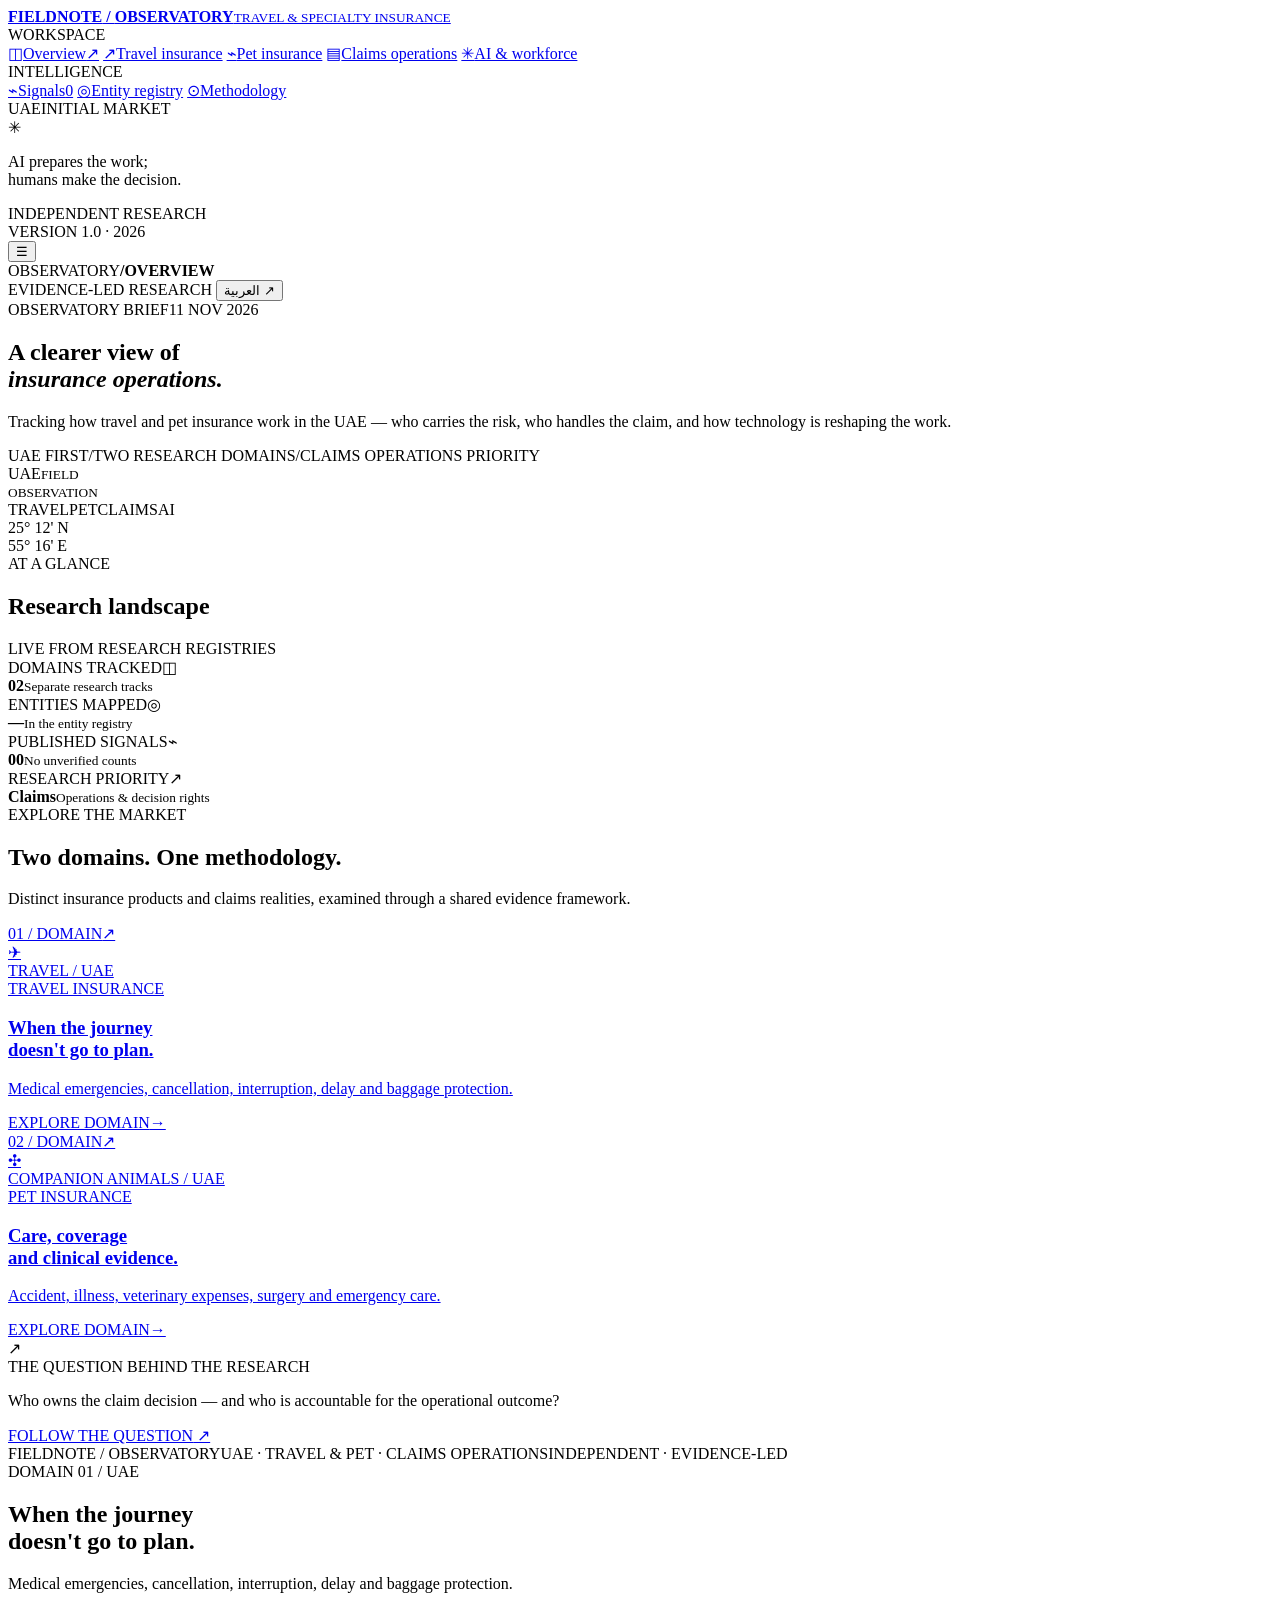
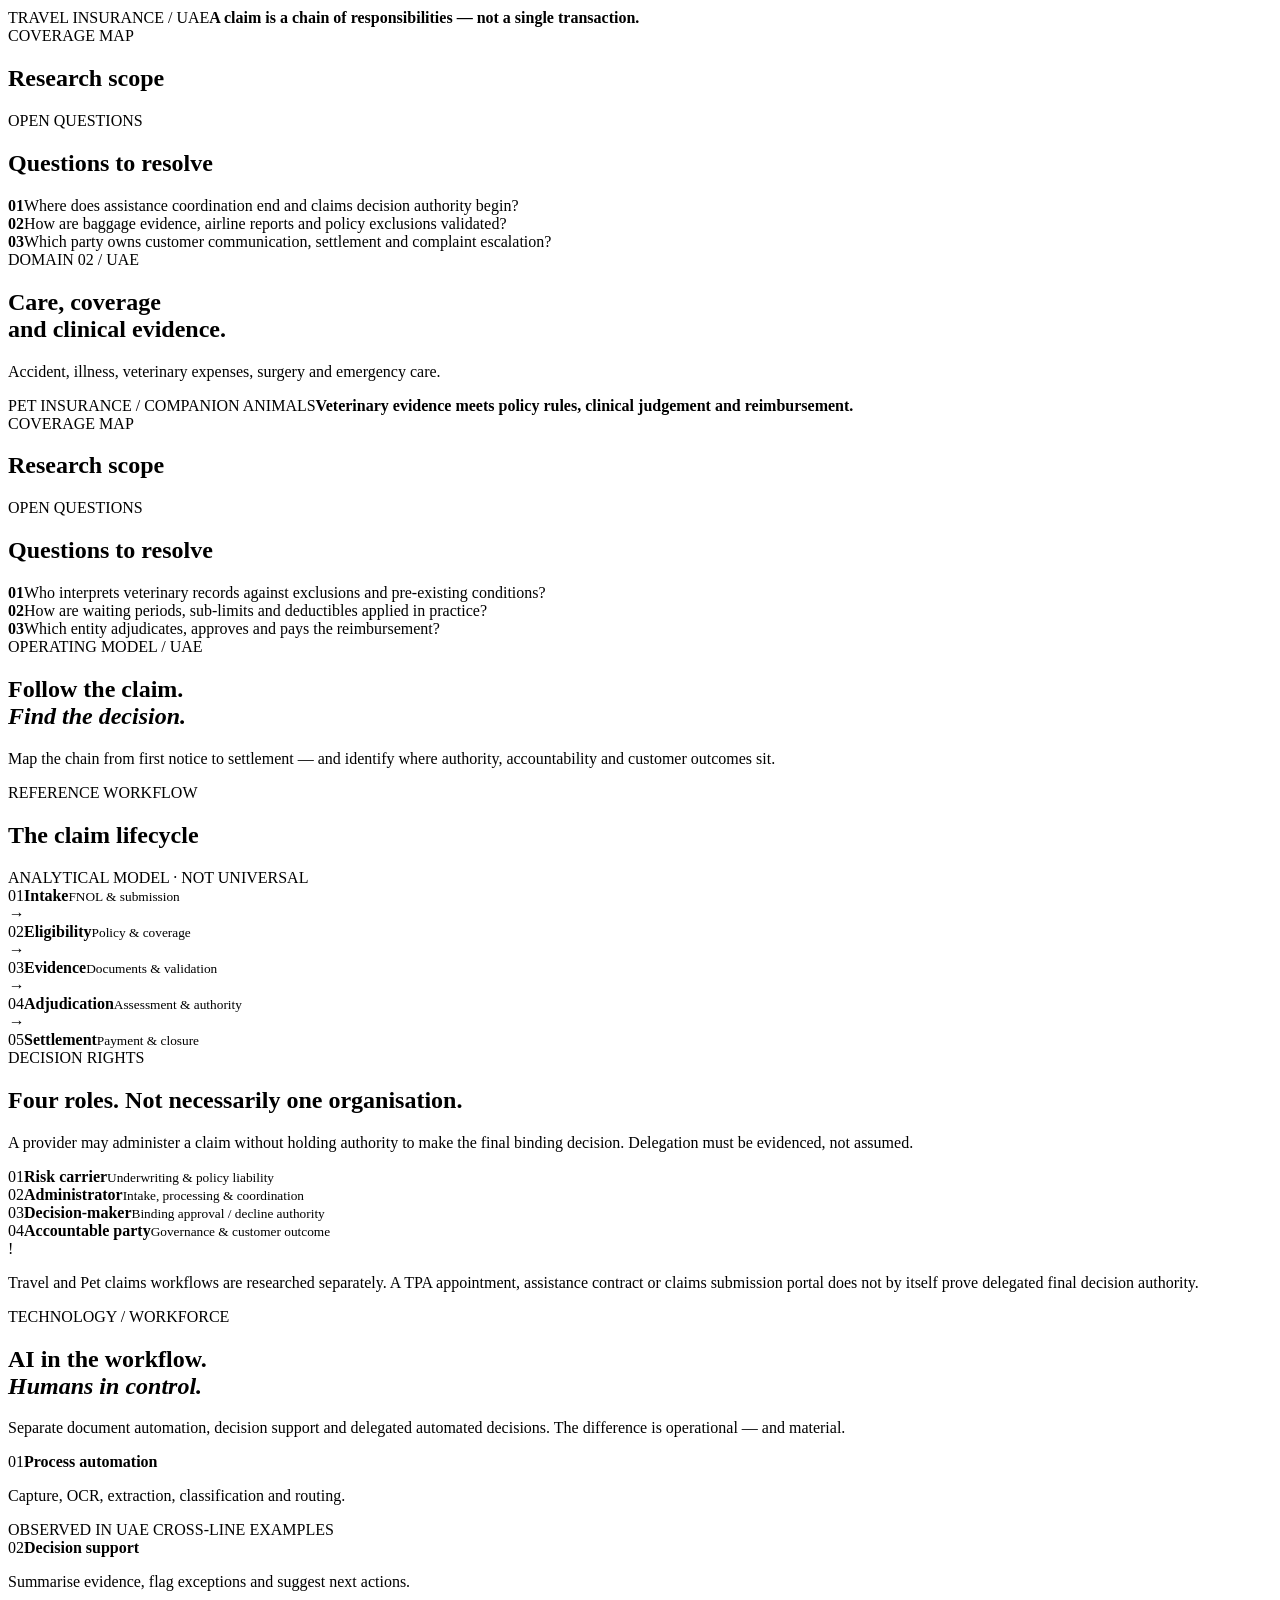
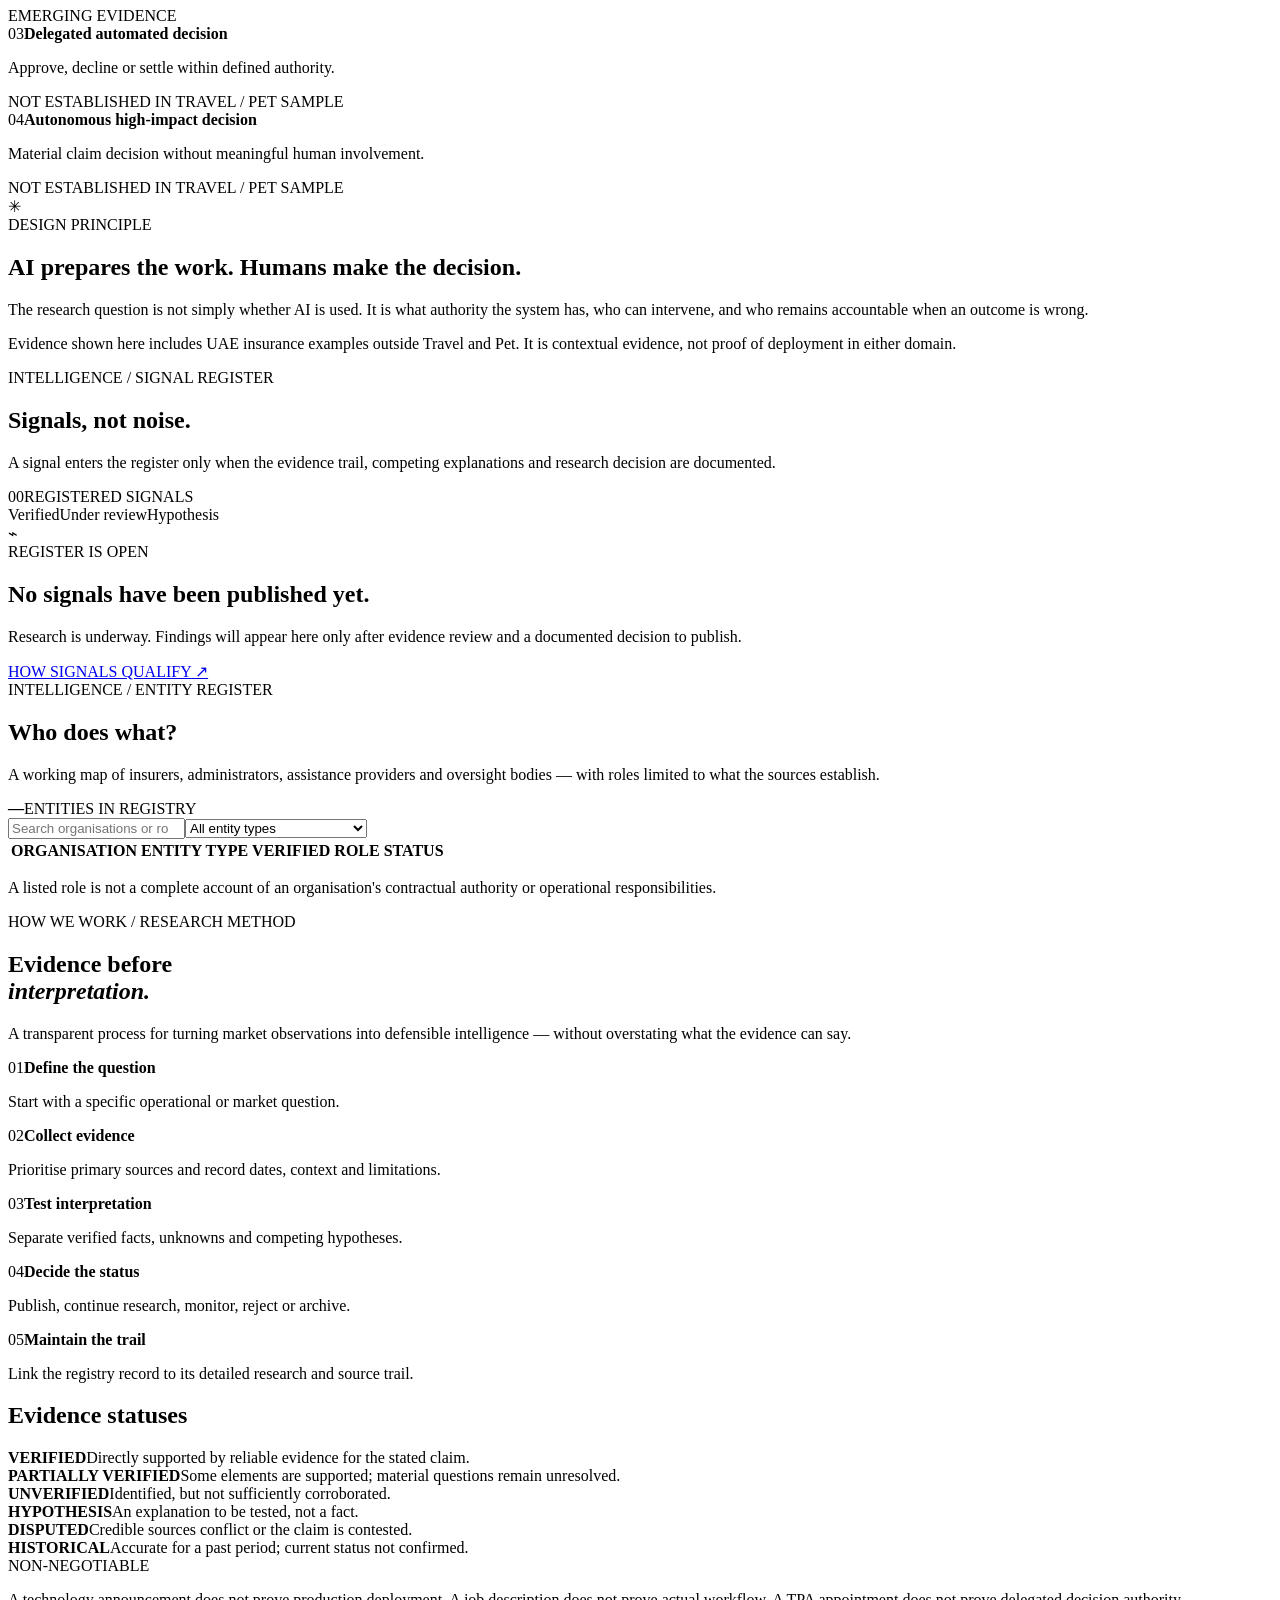
==== index.html @ 9fbdfdf7 "Build Observatory interface shell" ====
<!doctype html>
<html lang="en" dir="ltr">
<head>
  <meta charset="utf-8">
  <meta name="viewport" content="width=device-width, initial-scale=1">
  <meta name="theme-color" content="#09111f">
  <meta name="description" content="An evidence-led observatory of UAE travel and pet insurance markets, claims operations and emerging technology.">
  <title>Travel & Specialty Insurance Observatory</title>
  <link rel="preconnect" href="https://fonts.googleapis.com">
  <link rel="preconnect" href="https://fonts.gstatic.com" crossorigin>
  <link href="https://fonts.googleapis.com/css2?family=DM+Mono:wght@400;500&family=Manrope:wght@400;500;600;700;800&family=Noto+Sans+Arabic:wght@400;500;600;700;800&display=swap" rel="stylesheet">
  <link rel="stylesheet" href="/assets/css/observatory.css">
  <script defer src="/assets/js/observatory.js"></script>
</head>
<body>
  <div class="app-shell">
    <aside class="sidebar" id="sidebar">
      <a class="brand" href="#overview" aria-label="Observatory home">
        <span class="brand-mark"><span></span><span></span><span></span></span>
        <span class="brand-copy"><strong>FIELDNOTE<span> / </span>OBSERVATORY</strong><small>TRAVEL & SPECIALTY INSURANCE</small></span>
      </a>
      <div class="side-label" data-i18n="workspace">WORKSPACE</div>
      <nav class="main-nav" aria-label="Main navigation">
        <a class="nav-link active" href="#overview" data-section="overview"><span class="nav-icon">◫</span><span data-i18n="overview">Overview</span><span class="nav-arrow">↗</span></a>
        <a class="nav-link" href="#travel" data-section="travel"><span class="nav-icon">↗</span><span data-i18n="travel">Travel insurance</span></a>
        <a class="nav-link" href="#pet" data-section="pet"><span class="nav-icon">⌁</span><span data-i18n="pet">Pet insurance</span></a>
        <a class="nav-link" href="#claims" data-section="claims"><span class="nav-icon">▤</span><span data-i18n="claims">Claims operations</span></a>
        <a class="nav-link" href="#ai" data-section="ai"><span class="nav-icon">✳</span><span data-i18n="ai">AI & workforce</span></a>
        <div class="side-divider"></div>
        <div class="side-label" data-i18n="intelligence">INTELLIGENCE</div>
        <a class="nav-link" href="#signals" data-section="signals"><span class="nav-icon">⌁</span><span data-i18n="signals">Signals</span><span class="nav-count" id="signal-count">0</span></a>
        <a class="nav-link" href="#entities" data-section="entities"><span class="nav-icon">◎</span><span data-i18n="entities">Entity registry</span></a>
        <a class="nav-link" href="#methodology" data-section="methodology"><span class="nav-icon">⊙</span><span data-i18n="methodology">Methodology</span></a>
      </nav>
      <div class="sidebar-bottom">
        <div class="market-chip"><span class="pulse-dot"></span><span>UAE</span><span class="market-caption" data-i18n="initialMarket">INITIAL MARKET</span></div>
        <div class="sidebar-note"><span class="note-mark">✳</span><p data-i18n="principle">AI prepares the work;<br>humans make the decision.</p></div>
        <div class="sidebar-foot">INDEPENDENT RESEARCH<br><span>VERSION 1.0 · 2026</span></div>
      </div>
    </aside>

    <main class="main-content">
      <header class="topbar">
        <button class="mobile-menu" id="mobile-menu" aria-label="Open menu">☰</button>
        <div class="breadcrumb"><span>OBSERVATORY</span><b>/</b><strong id="breadcrumb-current">OVERVIEW</strong></div>
        <div class="top-actions">
          <span class="live-label"><i></i><span data-i18n="evidenceLed">EVIDENCE-LED RESEARCH</span></span>
          <button class="lang-toggle" id="lang-toggle" type="button">العربية <span>↗</span></button>
        </div>
      </header>

      <section class="view active" id="view-overview">
        <div class="page-intro">
          <div class="eyebrow"><span class="eyebrow-line"></span><span data-i18n="observatoryBrief">OBSERVATORY BRIEF</span><span class="eyebrow-date">11 NOV 2026</span></div>
          <div class="hero-grid">
            <div>
              <h1 data-i18n="heroTitle">A clearer view of<br><em>insurance operations.</em></h1>
              <p class="hero-lede" data-i18n="heroLead">Tracking how travel and pet insurance work in the UAE — who carries the risk, who handles the claim, and how technology is reshaping the work.</p>
              <div class="hero-meta"><span class="meta-dot"></span><span data-i18n="uaeFirst">UAE FIRST</span><span class="meta-sep">/</span><span data-i18n="twoDomains">TWO RESEARCH DOMAINS</span><span class="meta-sep">/</span><span data-i18n="claimsPriority">CLAIMS OPERATIONS PRIORITY</span></div>
            </div>
            <div class="hero-visual" aria-hidden="true">
              <div class="orbit orbit-one"></div><div class="orbit orbit-two"></div><div class="orbit orbit-three"></div>
              <div class="orbit-core"><span>UAE</span><small>FIELD<br>OBSERVATION</small></div>
              <span class="orbit-node node-a">TRAVEL</span><span class="orbit-node node-b">PET</span><span class="orbit-node node-c">CLAIMS</span><span class="orbit-node node-d">AI</span>
              <div class="visual-coord">25° 12' N<br>55° 16' E</div>
            </div>
          </div>
        </div>

        <div class="section-heading">
          <div><span class="section-kicker" data-i18n="atAGlance">AT A GLANCE</span><h2 data-i18n="researchLandscape">Research landscape</h2></div>
          <span class="updated-stamp"><span class="pulse-dot"></span><span data-i18n="registryDriven">LIVE FROM RESEARCH REGISTRIES</span></span>
        </div>
        <div class="metrics-grid">
          <article class="metric-card"><div class="metric-top"><span data-i18n="domainsTracked">DOMAINS TRACKED</span><span class="metric-symbol">◫</span></div><strong id="metric-domains">02</strong><small data-i18n="separateResearchTracks">Separate research tracks</small></article>
          <article class="metric-card"><div class="metric-top"><span data-i18n="entitiesMapped">ENTITIES MAPPED</span><span class="metric-symbol">◎</span></div><strong id="metric-entities">—</strong><small data-i18n="verifiedRegistry">In the entity registry</small></article>
          <article class="metric-card"><div class="metric-top"><span data-i18n="publishedSignals">PUBLISHED SIGNALS</span><span class="metric-symbol">⌁</span></div><strong id="metric-signals">00</strong><small data-i18n="noInflatedCounts">No unverified counts</small></article>
          <article class="metric-card metric-priority"><div class="metric-top"><span data-i18n="researchPriority">RESEARCH PRIORITY</span><span class="metric-symbol">↗</span></div><strong data-i18n="claims">Claims</strong><small data-i18n="operationsDecisionRights">Operations & decision rights</small></article>
        </div>

        <div class="section-heading domain-heading">
          <div><span class="section-kicker" data-i18n="exploreTheMarket">EXPLORE THE MARKET</span><h2 data-i18n="twoLenses">Two domains. One methodology.</h2></div>
          <p data-i18n="domainIntro">Distinct insurance products and claims realities, examined through a shared evidence framework.</p>
        </div>
        <div class="domain-grid">
          <a class="domain-card travel-card" href="#travel" data-go="travel">
            <div class="domain-card-top"><span class="domain-index">01 / DOMAIN</span><span class="domain-arrow">↗</span></div>
            <div class="domain-art travel-art"><div class="travel-arc"></div><div class="travel-plane">✈</div><span class="art-label">TRAVEL / UAE</span></div>
            <div class="domain-card-copy"><div class="domain-tag">TRAVEL INSURANCE</div><h3 data-i18n="travelTitle">When the journey<br>doesn't go to plan.</h3><p data-i18n="travelDescription">Medical emergencies, cancellation, interruption, delay and baggage protection.</p><div class="domain-footer"><span data-i18n="exploreDomain">EXPLORE DOMAIN</span><span>→</span></div></div>
          </a>
          <a class="domain-card pet-card" href="#pet" data-go="pet">
            <div class="domain-card-top"><span class="domain-index">02 / DOMAIN</span><span class="domain-arrow">↗</span></div>
            <div class="domain-art pet-art"><div class="pet-orbit"></div><div class="pet-paw">✣</div><span class="art-label">COMPANION ANIMALS / UAE</span></div>
            <div class="domain-card-copy"><div class="domain-tag">PET INSURANCE</div><h3 data-i18n="petTitle">Care, coverage<br>and clinical evidence.</h3><p data-i18n="petDescription">Accident, illness, veterinary expenses, surgery and emergency care.</p><div class="domain-footer"><span data-i18n="exploreDomain">EXPLORE DOMAIN</span><span>→</span></div></div>
          </a>
        </div>

        <div class="insight-strip">
          <div class="insight-icon">↗</div><div><span class="section-kicker" data-i18n="coreQuestion">THE QUESTION BEHIND THE RESEARCH</span><p data-i18n="coreQuestionText">Who owns the claim decision — and who is accountable for the operational outcome?</p></div><a href="#claims" data-go="claims" class="text-link"><span data-i18n="followTheQuestion">FOLLOW THE QUESTION</span> ↗</a>
        </div>
        <footer class="page-footer"><span>FIELDNOTE / OBSERVATORY</span><span data-i18n="footerScope">UAE · TRAVEL & PET · CLAIMS OPERATIONS</span><span>INDEPENDENT · EVIDENCE-LED</span></footer>
      </section>

      <section class="view" id="view-travel">
        <div class="view-header"><div class="eyebrow"><span class="eyebrow-line"></span>DOMAIN 01 / UAE</div><h1 data-i18n="travelTitle">When the journey<br>doesn't go to plan.</h1><p data-i18n="travelDescription">Medical emergencies, cancellation, interruption, delay and baggage protection.</p></div>
        <div class="detail-banner travel-banner"><span>TRAVEL INSURANCE / UAE</span><strong data-i18n="travelBanner">A claim is a chain of responsibilities — not a single transaction.</strong></div>
        <div class="section-heading"><div><span class="section-kicker" data-i18n="coverageMap">COVERAGE MAP</span><h2 data-i18n="researchScope">Research scope</h2></div></div>
        <div class="scope-grid" id="travel-scope"></div>
        <div class="section-heading"><div><span class="section-kicker" data-i18n="openQuestions">OPEN QUESTIONS</span><h2 data-i18n="questionsToResolve">Questions to resolve</h2></div></div>
        <div class="question-list"><div><b>01</b><span data-i18n="travelQ1">Where does assistance coordination end and claims decision authority begin?</span></div><div><b>02</b><span data-i18n="travelQ2">How are baggage evidence, airline reports and policy exclusions validated?</span></div><div><b>03</b><span data-i18n="travelQ3">Which party owns customer communication, settlement and complaint escalation?</span></div></div>
      </section>

      <section class="view" id="view-pet">
        <div class="view-header"><div class="eyebrow"><span class="eyebrow-line"></span>DOMAIN 02 / UAE</div><h1 data-i18n="petTitle">Care, coverage<br>and clinical evidence.</h1><p data-i18n="petDescription">Accident, illness, veterinary expenses, surgery and emergency care.</p></div>
        <div class="detail-banner pet-banner"><span>PET INSURANCE / COMPANION ANIMALS</span><strong data-i18n="petBanner">Veterinary evidence meets policy rules, clinical judgement and reimbursement.</strong></div>
        <div class="section-heading"><div><span class="section-kicker" data-i18n="coverageMap">COVERAGE MAP</span><h2 data-i18n="researchScope">Research scope</h2></div></div>
        <div class="scope-grid" id="pet-scope"></div>
        <div class="section-heading"><div><span class="section-kicker" data-i18n="openQuestions">OPEN QUESTIONS</span><h2 data-i18n="questionsToResolve">Questions to resolve</h2></div></div>
        <div class="question-list"><div><b>01</b><span data-i18n="petQ1">Who interprets veterinary records against exclusions and pre-existing conditions?</span></div><div><b>02</b><span data-i18n="petQ2">How are waiting periods, sub-limits and deductibles applied in practice?</span></div><div><b>03</b><span data-i18n="petQ3">Which entity adjudicates, approves and pays the reimbursement?</span></div></div>
      </section>

      <section class="view" id="view-claims">
        <div class="view-header"><div class="eyebrow"><span class="eyebrow-line"></span>OPERATING MODEL / UAE</div><h1 data-i18n="claimsTitle">Follow the claim.<br><em>Find the decision.</em></h1><p data-i18n="claimsLead">Map the chain from first notice to settlement — and identify where authority, accountability and customer outcomes sit.</p></div>
        <div class="section-heading"><div><span class="section-kicker" data-i18n="referenceWorkflow">REFERENCE WORKFLOW</span><h2 data-i18n="claimLifecycle">The claim lifecycle</h2></div><span class="updated-stamp">ANALYTICAL MODEL · NOT UNIVERSAL</span></div>
        <div class="workflow">
          <div class="workflow-step"><span>01</span><b data-i18n="intake">Intake</b><small data-i18n="intakeDesc">FNOL & submission</small></div><i>→</i>
          <div class="workflow-step"><span>02</span><b data-i18n="eligibility">Eligibility</b><small data-i18n="eligibilityDesc">Policy & coverage</small></div><i>→</i>
          <div class="workflow-step"><span>03</span><b data-i18n="evidence">Evidence</b><small data-i18n="evidenceDesc">Documents & validation</small></div><i>→</i>
          <div class="workflow-step"><span>04</span><b data-i18n="adjudication">Adjudication</b><small data-i18n="adjudicationDesc">Assessment & authority</small></div><i>→</i>
          <div class="workflow-step"><span>05</span><b data-i18n="settlement">Settlement</b><small data-i18n="settlementDesc">Payment & closure</small></div>
        </div>
        <div class="authority-panel"><div><span class="section-kicker" data-i18n="decisionRights">DECISION RIGHTS</span><h2 data-i18n="notTheSameRole">Four roles. Not necessarily one organisation.</h2><p data-i18n="decisionRightsDesc">A provider may administer a claim without holding authority to make the final binding decision. Delegation must be evidenced, not assumed.</p></div><div class="role-list"><div><span>01</span><b data-i18n="riskCarrier">Risk carrier</b><small data-i18n="riskCarrierDesc">Underwriting & policy liability</small></div><div><span>02</span><b data-i18n="administrator">Administrator</b><small data-i18n="administratorDesc">Intake, processing & coordination</small></div><div><span>03</span><b data-i18n="decisionMaker">Decision-maker</b><small data-i18n="decisionMakerDesc">Binding approval / decline authority</small></div><div><span>04</span><b data-i18n="accountableParty">Accountable party</b><small data-i18n="accountablePartyDesc">Governance & customer outcome</small></div></div></div>
        <div class="research-caveat"><span>!</span><p data-i18n="claimsCaveat">Travel and Pet claims workflows are researched separately. A TPA appointment, assistance contract or claims submission portal does not by itself prove delegated final decision authority.</p></div>
      </section>

      <section class="view" id="view-ai">
        <div class="view-header"><div class="eyebrow"><span class="eyebrow-line"></span>TECHNOLOGY / WORKFORCE</div><h1 data-i18n="aiTitle">AI in the workflow.<br><em>Humans in control.</em></h1><p data-i18n="aiLead">Separate document automation, decision support and delegated automated decisions. The difference is operational — and material.</p></div>
        <div class="ai-spectrum"><div class="spectrum-item"><span>01</span><b data-i18n="processAutomation">Process automation</b><p data-i18n="processDesc">Capture, OCR, extraction, classification and routing.</p><label class="evidence-label evidence-supported" data-i18n="observedAcrossMarket">OBSERVED IN UAE CROSS-LINE EXAMPLES</label></div><div class="spectrum-item"><span>02</span><b data-i18n="decisionSupport">Decision support</b><p data-i18n="supportDesc">Summarise evidence, flag exceptions and suggest next actions.</p><label class="evidence-label evidence-supported" data-i18n="emergingEvidence">EMERGING EVIDENCE</label></div><div class="spectrum-item"><span>03</span><b data-i18n="delegatedDecision">Delegated automated decision</b><p data-i18n="delegatedDesc">Approve, decline or settle within defined authority.</p><label class="evidence-label evidence-gap" data-i18n="notEstablished">NOT ESTABLISHED IN TRAVEL / PET SAMPLE</label></div><div class="spectrum-item"><span>04</span><b data-i18n="autonomousDecision">Autonomous high-impact decision</b><p data-i18n="autonomousDesc">Material claim decision without meaningful human involvement.</p><label class="evidence-label evidence-gap" data-i18n="notEstablished">NOT ESTABLISHED IN TRAVEL / PET SAMPLE</label></div></div>
        <div class="human-control"><div class="human-icon">✳</div><div><span class="section-kicker" data-i18n="designPrinciple">DESIGN PRINCIPLE</span><h2 data-i18n="humanControlTitle">AI prepares the work. Humans make the decision.</h2><p data-i18n="humanControlDesc">The research question is not simply whether AI is used. It is what authority the system has, who can intervene, and who remains accountable when an outcome is wrong.</p></div></div>
        <p class="small-note" data-i18n="aiScopeNote">Evidence shown here includes UAE insurance examples outside Travel and Pet. It is contextual evidence, not proof of deployment in either domain.</p>
      </section>

      <section class="view" id="view-signals">
        <div class="view-header"><div class="eyebrow"><span class="eyebrow-line"></span>INTELLIGENCE / SIGNAL REGISTER</div><h1 data-i18n="signalsTitle">Signals, not noise.</h1><p data-i18n="signalsLead">A signal enters the register only when the evidence trail, competing explanations and research decision are documented.</p></div>
        <div class="signal-status"><div><span class="signal-number" id="signal-total">00</span><span data-i18n="registeredSignals">REGISTERED SIGNALS</span></div><div class="status-key"><i class="key-verified"></i><span data-i18n="verified">Verified</span><i class="key-review"></i><span data-i18n="underReview">Under review</span><i class="key-hypothesis"></i><span data-i18n="hypothesis">Hypothesis</span></div></div>
        <div id="signals-list" class="empty-state"><div class="empty-orbit">⌁</div><span class="section-kicker" data-i18n="registerIsOpen">REGISTER IS OPEN</span><h2 data-i18n="noSignalsYet">No signals have been published yet.</h2><p data-i18n="noSignalsDesc">Research is underway. Findings will appear here only after evidence review and a documented decision to publish.</p><a class="text-link" href="#methodology" data-go="methodology"><span data-i18n="howSignalsQualify">HOW SIGNALS QUALIFY</span> ↗</a></div>
      </section>

      <section class="view" id="view-entities">
        <div class="view-header compact-header"><div class="eyebrow"><span class="eyebrow-line"></span>INTELLIGENCE / ENTITY REGISTER</div><h1 data-i18n="entitiesTitle">Who does what?</h1><p data-i18n="entitiesLead">A working map of insurers, administrators, assistance providers and oversight bodies — with roles limited to what the sources establish.</p></div>
        <div class="registry-toolbar"><div class="registry-count"><strong id="entity-total">—</strong><span data-i18n="entitiesInRegistry">ENTITIES IN REGISTRY</span></div><input type="search" id="entity-search" data-i18n-placeholder="searchEntities" placeholder="Search organisations or roles…" aria-label="Search entities"><select id="entity-filter" aria-label="Filter by entity type"><option value="all">All entity types</option><option value="Insurer">Insurers</option><option value="Claims administrator / assistance services provider">Administrators / assistance</option><option value="Regulator">Regulators</option></select></div>
        <div class="entity-table-wrap"><table class="entity-table"><thead><tr><th data-i18n="organisation">ORGANISATION</th><th data-i18n="entityType">ENTITY TYPE</th><th data-i18n="verifiedRole">VERIFIED ROLE</th><th data-i18n="status">STATUS</th><th></th></tr></thead><tbody id="entity-rows"></tbody></table></div>
        <div id="entity-empty" class="empty-inline" hidden>No matching entities found.</div>
        <p class="small-note" data-i18n="entityCaveat">A listed role is not a complete account of an organisation's contractual authority or operational responsibilities.</p>
      </section>

      <section class="view" id="view-methodology">
        <div class="view-header"><div class="eyebrow"><span class="eyebrow-line"></span>HOW WE WORK / RESEARCH METHOD</div><h1 data-i18n="methodTitle">Evidence before<br><em>interpretation.</em></h1><p data-i18n="methodLead">A transparent process for turning market observations into defensible intelligence — without overstating what the evidence can say.</p></div>
        <div class="method-steps"><div><span>01</span><b data-i18n="defineQuestion">Define the question</b><p data-i18n="defineDesc">Start with a specific operational or market question.</p></div><div><span>02</span><b data-i18n="collectEvidence">Collect evidence</b><p data-i18n="collectDesc">Prioritise primary sources and record dates, context and limitations.</p></div><div><span>03</span><b data-i18n="testInterpretation">Test interpretation</b><p data-i18n="testDesc">Separate verified facts, unknowns and competing hypotheses.</p></div><div><span>04</span><b data-i18n="decideStatus">Decide the status</b><p data-i18n="decideDesc">Publish, continue research, monitor, reject or archive.</p></div><div><span>05</span><b data-i18n="maintainTrail">Maintain the trail</b><p data-i18n="maintainDesc">Link the registry record to its detailed research and source trail.</p></div></div>
        <div class="evidence-legend"><h2 data-i18n="evidenceStatuses">Evidence statuses</h2><div><b class="status-pill verified">VERIFIED</b><span data-i18n="verifiedDef">Directly supported by reliable evidence for the stated claim.</span></div><div><b class="status-pill partial">PARTIALLY VERIFIED</b><span data-i18n="partialDef">Some elements are supported; material questions remain unresolved.</span></div><div><b class="status-pill unverified">UNVERIFIED</b><span data-i18n="unverifiedDef">Identified, but not sufficiently corroborated.</span></div><div><b class="status-pill hypothesis">HYPOTHESIS</b><span data-i18n="hypothesisDef">An explanation to be tested, not a fact.</span></div><div><b class="status-pill disputed">DISPUTED</b><span data-i18n="disputedDef">Credible sources conflict or the claim is contested.</span></div><div><b class="status-pill historical">HISTORICAL</b><span data-i18n="historicalDef">Accurate for a past period; current status not confirmed.</span></div></div>
        <div class="method-footer"><span class="section-kicker" data-i18n="nonNegotiable">NON-NEGOTIABLE</span><p data-i18n="methodPrinciple">A technology announcement does not prove production deployment. A job description does not prove actual workflow. A TPA appointment does not prove delegated decision authority.</p></div>
      </section>
    </main>
  </div>
  <div class="mobile-overlay" id="mobile-overlay"></div>
  <div class="toast" id="toast" role="status" aria-live="polite"></div>
</body>
</html>
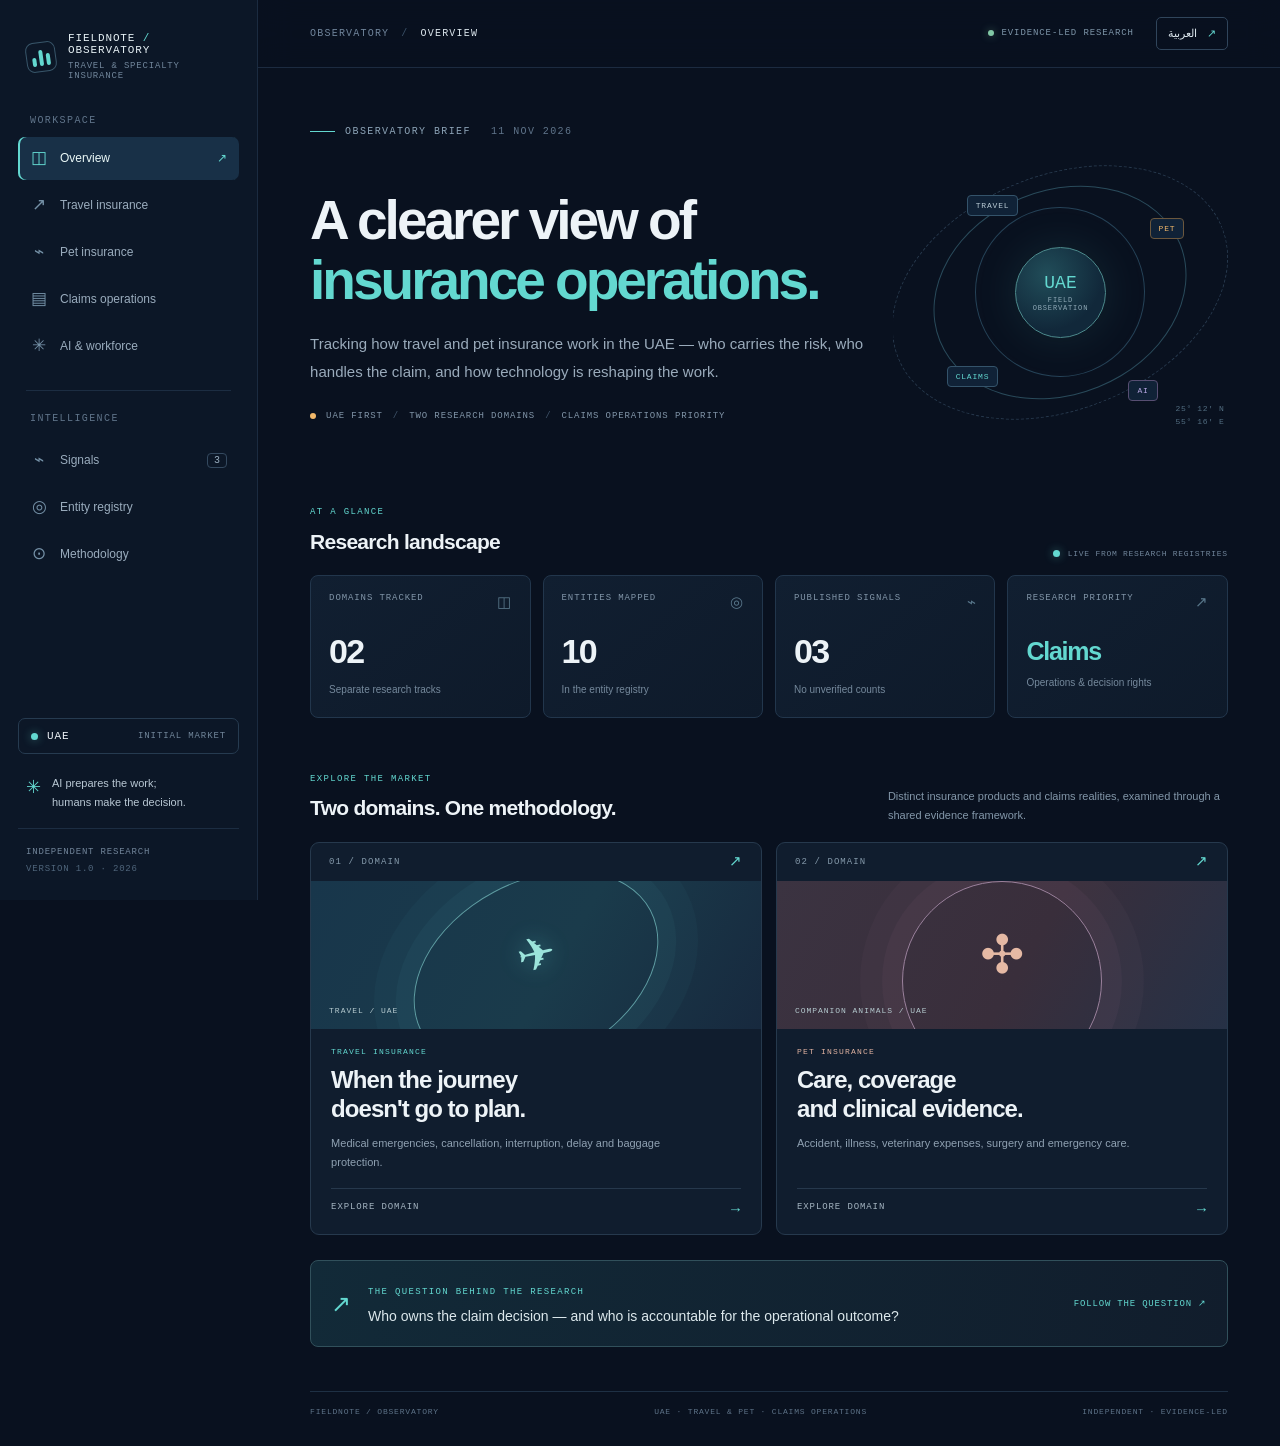
==== commit 0a84b0c1: "Add travel intelligence framework and policy comparison UI" ====
--- a/index.html
+++ b/index.html
@@ -108,6 +108,21 @@
         <div class="scope-grid" id="travel-scope"></div>
         <div class="section-heading"><div><span class="section-kicker" data-i18n="openQuestions">OPEN QUESTIONS</span><h2 data-i18n="questionsToResolve">Questions to resolve</h2></div></div>
         <div class="question-list"><div><b>01</b><span data-i18n="travelQ1">Where does assistance coordination end and claims decision authority begin?</span></div><div><b>02</b><span data-i18n="travelQ2">How are baggage evidence, airline reports and policy exclusions validated?</span></div><div><b>03</b><span data-i18n="travelQ3">Which party owns customer communication, settlement and complaint escalation?</span></div></div>
+        <div class="section-heading intelligence-heading"><div><span class="section-kicker" data-i18n="frameworkKicker">INTELLIGENCE FRAMEWORK</span><h2 data-i18n="frameworkTitle">From disruption to claims decision</h2></div><span class="updated-stamp" data-i18n="frameworkScope">UAE-FIRST · EVIDENCE-LED</span></div>
+        <div class="framework-flow">
+          <article class="framework-node"><span>01</span><b data-i18n="frameworkStep1">Aviation signal</b><small data-i18n="frameworkStep1Desc">What happened?</small></article>
+          <i>→</i>
+          <article class="framework-node"><span>02</span><b data-i18n="frameworkStep2">UAE exposure</b><small data-i18n="frameworkStep2Desc">Who may be affected?</small></article>
+          <i>→</i>
+          <article class="framework-node"><span>03</span><b data-i18n="frameworkStep3">Policy response</b><small data-i18n="frameworkStep3Desc">What does the wording say?</small></article>
+          <i>→</i>
+          <article class="framework-node"><span>04</span><b data-i18n="frameworkStep4">Claims operations</b><small data-i18n="frameworkStep4Desc">What evidence and recovery apply?</small></article>
+          <i>→</i>
+          <article class="framework-node"><span>05</span><b data-i18n="frameworkStep5">Intelligence</b><small data-i18n="frameworkStep5Desc">What decision or gap emerges?</small></article>
+        </div>
+        <div class="section-heading"><div><span class="section-kicker" data-i18n="policyKicker">POLICY INTELLIGENCE</span><h2 data-i18n="policyTitle">Company-neutral policy comparison</h2></div><span class="updated-stamp" data-i18n="policyVersionNote">INITIAL REVIEW · REVALIDATION REQUIRED</span></div>
+        <div id="policy-comparison" class="policy-grid"></div>
+        <div class="research-caveat"><span>!</span><p data-i18n="policyCaveat">Initial comparison only. No claim eligibility decision can be made without the complete policy wording, schedule, definitions, exclusions, endorsements and passenger-specific evidence.</p></div>
       </section>
 
       <section class="view" id="view-pet">
@@ -143,7 +158,8 @@
       <section class="view" id="view-signals">
         <div class="view-header"><div class="eyebrow"><span class="eyebrow-line"></span>INTELLIGENCE / SIGNAL REGISTER</div><h1 data-i18n="signalsTitle">Signals, not noise.</h1><p data-i18n="signalsLead">A signal enters the register only when the evidence trail, competing explanations and research decision are documented.</p></div>
         <div class="signal-status"><div><span class="signal-number" id="signal-total">00</span><span data-i18n="registeredSignals">REGISTERED SIGNALS</span></div><div class="status-key"><i class="key-verified"></i><span data-i18n="verified">Verified</span><i class="key-review"></i><span data-i18n="underReview">Under review</span><i class="key-hypothesis"></i><span data-i18n="hypothesis">Hypothesis</span></div></div>
-        <div id="signals-list" class="empty-state"><div class="empty-orbit">⌁</div><span class="section-kicker" data-i18n="registerIsOpen">REGISTER IS OPEN</span><h2 data-i18n="noSignalsYet">No signals have been published yet.</h2><p data-i18n="noSignalsDesc">Research is underway. Findings will appear here only after evidence review and a documented decision to publish.</p><a class="text-link" href="#methodology" data-go="methodology"><span data-i18n="howSignalsQualify">HOW SIGNALS QUALIFY</span> ↗</a></div>
+        <div id="signals-list" class="signal-list"></div>
+        <div id="signals-empty" class="empty-state" hidden><div class="empty-orbit">⌁</div><span class="section-kicker" data-i18n="registerIsOpen">REGISTER IS OPEN</span><h2 data-i18n="noSignalsYet">No signals have been published yet.</h2><p data-i18n="noSignalsDesc">Research is underway. Findings will appear here only after evidence review and a documented decision to publish.</p><a class="text-link" href="#methodology" data-go="methodology"><span data-i18n="howSignalsQualify">HOW SIGNALS QUALIFY</span> ↗</a></div>
       </section>
 
       <section class="view" id="view-entities">
--- a/assets/css/observatory.css
+++ b/assets/css/observatory.css
@@ -0,0 +1,5 @@
+:root{--bg:#09111f;--panel:#101c2d;--panel-2:#132238;--line:#23364c;--text:#edf3f7;--muted:#91a2b5;--dim:#64788e;--cyan:#63d8d0;--amber:#f1b86a;--coral:#f18b75;--green:#82c9a6;--font:"Manrope",sans-serif;--mono:"DM Mono",monospace}*{box-sizing:border-box}html{scroll-behavior:smooth}body{margin:0;background:var(--bg);color:var(--text);font-family:var(--font);font-size:14px;line-height:1.55}a{color:inherit;text-decoration:none}button,input,select{font:inherit}.app-shell{min-height:100vh}.sidebar{position:fixed;inset:0 auto 0 0;width:258px;background:#0c1727;border-right:1px solid #1b2b40;padding:28px 18px 22px;display:flex;flex-direction:column;z-index:20}.brand{display:flex;align-items:center;gap:12px;padding:4px 8px 34px}.brand-mark{width:30px;height:30px;display:flex;align-items:flex-end;gap:3px;padding:5px;border:1px solid #38566a;border-radius:8px;transform:rotate(-8deg)}.brand-mark span{width:4px;border-radius:3px;background:var(--cyan)}.brand-mark span:nth-child(1){height:9px}.brand-mark span:nth-child(2){height:16px}.brand-mark span:nth-child(3){height:12px}.brand-copy strong{display:block;font:500 11px var(--mono);letter-spacing:.08em;color:#e8f2f6}.brand-copy strong span{color:var(--cyan)}.brand-copy small{display:block;color:#71869b;font:9px var(--mono);letter-spacing:.09em;margin-top:5px}.side-label{font:10px var(--mono);letter-spacing:.14em;color:#60748a;padding:0 12px 11px}.main-nav{display:flex;flex-direction:column;gap:4px}.nav-link{height:43px;display:flex;align-items:center;gap:12px;padding:0 12px;color:#9aacbd;border-radius:7px;font-size:12px;transition:.2s}.nav-link:hover{background:#14243a;color:#fff}.nav-link.active{background:#183047;color:#eaf8f7;box-shadow:inset 2px 0 var(--cyan)}.nav-icon{font-size:17px;color:#7591a7;width:18px;text-align:center}.nav-link.active .nav-icon{color:var(--cyan)}.nav-arrow{margin-left:auto;color:var(--cyan);opacity:0}.nav-link.active .nav-arrow{opacity:1}.nav-count{margin-left:auto;border:1px solid #34495f;border-radius:4px;padding:1px 6px;font:10px var(--mono);color:#9aafc0}.side-divider{height:1px;background:#1c2d42;margin:18px 8px}.sidebar-bottom{margin-top:auto}.market-chip{display:flex;align-items:center;gap:9px;padding:11px 12px;border:1px solid #263b50;border-radius:7px;font:11px var(--mono);letter-spacing:.08em}.pulse-dot{width:7px;height:7px;border-radius:50%;background:var(--cyan);box-shadow:0 0 10px #63d8d077;display:inline-block}.market-caption{margin-left:auto;color:#71869a;font-size:9px}.sidebar-note{display:flex;gap:11px;padding:20px 8px 16px;color:#b9c8d4}.note-mark{color:var(--cyan);font-size:18px}.sidebar-note p{font-size:11px;line-height:1.7;margin:0}.sidebar-foot{border-top:1px solid #1c2d42;padding:15px 8px 0;font:9px var(--mono);letter-spacing:.09em;color:#72859a;line-height:1.9}.sidebar-foot span{color:#4f657b}.main-content{margin-left:258px;min-height:100vh}.topbar{height:68px;border-bottom:1px solid #1c2b40;display:flex;align-items:center;justify-content:space-between;padding:0 5.1%;position:sticky;top:0;background:#09111feF;backdrop-filter:blur(16px);z-index:10}.breadcrumb{display:flex;gap:12px;align-items:center;font:10px var(--mono);letter-spacing:.12em;color:#70859b}.breadcrumb b{color:#3b5268;font-weight:400}.breadcrumb strong{color:#dce7ed;font-weight:500}.top-actions{display:flex;align-items:center;gap:22px}.live-label{display:flex;align-items:center;gap:8px;font:9px var(--mono);letter-spacing:.1em;color:#7e96a9}.live-label i{width:6px;height:6px;background:var(--green);border-radius:50%;box-shadow:0 0 8px #82c9a677}.lang-toggle{border:1px solid #30455b;background:transparent;color:#dce7ed;border-radius:5px;padding:7px 11px;font-size:11px;cursor:pointer}.lang-toggle span{color:var(--cyan);margin-left:7px}.mobile-menu{display:none}.view{display:none;max-width:1440px;margin:auto;padding:48px 5.1% 30px;animation:fade .35s ease}.view.active{display:block}@keyframes fade{from{opacity:.4;transform:translateY(5px)}to{opacity:1;transform:none}}.page-intro{padding:10px 0 52px}.eyebrow{display:flex;align-items:center;gap:10px;color:#8ca3b6;font:10px var(--mono);letter-spacing:.14em}.eyebrow-line{width:25px;height:1px;background:var(--cyan)}.eyebrow-date{margin-left:10px;color:#5f748a}.hero-grid{display:grid;grid-template-columns:1.25fr .75fr;align-items:center;min-height:310px;gap:25px}.hero-grid h1,.view-header h1{font-size:clamp(38px,4.3vw,62px);letter-spacing:-.055em;line-height:1.1;font-weight:600;margin:27px 0 19px}.hero-grid h1 em,.view-header h1 em{font-style:normal;color:var(--cyan)}.hero-lede,.view-header>p{max-width:600px;color:#9aabbb;font-size:15px;line-height:1.85;margin:0}.hero-meta{display:flex;align-items:center;gap:10px;margin-top:26px;font:9px var(--mono);letter-spacing:.1em;color:#8296a9}.meta-dot{width:6px;height:6px;background:var(--amber);border-radius:50%}.meta-sep{color:#40556b}.hero-visual{height:285px;position:relative;display:grid;place-items:center;overflow:hidden}.orbit{position:absolute;border:1px solid #254257;border-radius:50%;transform:rotate(-22deg)}.orbit-one{width:170px;height:170px}.orbit-two{width:260px;height:205px;border-color:#294a5a}.orbit-three{width:350px;height:235px;border-style:dashed;border-color:#26384c}.orbit-core{width:91px;height:91px;border-radius:50%;background:radial-gradient(circle at 35% 30%,#214d59,#11283a 65%);border:1px solid #4d8b8d;display:flex;flex-direction:column;align-items:center;justify-content:center;box-shadow:0 0 45px #63d8d01b;z-index:1}.orbit-core span{font:18px var(--mono);color:var(--cyan)}.orbit-core small{text-align:center;font:7px var(--mono);letter-spacing:.12em;color:#8fa9b6;margin-top:3px}.orbit-node{position:absolute;background:#102237;border:1px solid #34536a;border-radius:4px;padding:5px 8px;font:8px var(--mono);letter-spacing:.1em;color:#b9cbd5}.node-a{top:45px;left:22%}.node-b{top:68px;right:13%;color:var(--amber);border-color:#6b573d}.node-c{bottom:48px;left:16%;color:var(--cyan)}.node-d{bottom:34px;right:21%;color:#b8a8e4;border-color:#574e72}.visual-coord{position:absolute;right:1%;bottom:2%;font:8px/1.7 var(--mono);color:#526d80;letter-spacing:.08em}.section-heading{display:flex;align-items:flex-end;justify-content:space-between;margin:0 0 17px}.section-kicker{font:9px var(--mono);letter-spacing:.15em;color:var(--cyan)}.section-heading h2{font-size:21px;letter-spacing:-.035em;font-weight:600;margin:5px 0 0}.updated-stamp{display:flex;align-items:center;gap:8px;font:8px var(--mono);letter-spacing:.09em;color:#71869b}.metrics-grid{display:grid;grid-template-columns:repeat(4,1fr);gap:12px}.metric-card{min-height:139px;border:1px solid #22364c;border-radius:8px;background:linear-gradient(140deg,#111f31,#0e1a2a);padding:17px 18px;position:relative;overflow:hidden}.metric-top{display:flex;justify-content:space-between;font:9px var(--mono);letter-spacing:.1em;color:#8195a8}.metric-symbol{color:#58768a;font-size:15px}.metric-card>strong{display:block;font-size:34px;letter-spacing:-.05em;margin:13px 0 0;font-weight:600}.metric-card>small{font-size:10px;color:#75899c}.metric-priority>strong{font-size:25px;color:var(--cyan);margin-top:20px}.domain-heading{margin-top:48px}.domain-heading>p{max-width:340px;color:#8397a9;font-size:11px;line-height:1.7;margin:0}.domain-grid{display:grid;grid-template-columns:1fr 1fr;gap:14px}.domain-card{border:1px solid #26394d;border-radius:9px;overflow:hidden;background:#101d2e;transition:.25s}.domain-card:hover{transform:translateY(-3px);border-color:#4d7c87;box-shadow:0 12px 35px #0003}.domain-card-top{height:38px;display:flex;align-items:center;justify-content:space-between;padding:0 18px;font:9px var(--mono);letter-spacing:.12em;color:#8499aa}.domain-arrow{font-size:15px;color:var(--cyan)}.domain-art{height:148px;position:relative;overflow:hidden;display:grid;place-items:center}.travel-art{background:linear-gradient(120deg,#18364b,#1a3b4b 55%,#17293e)}.travel-arc{width:260px;height:180px;border:1px solid #5d9ba1;border-radius:50%;transform:rotate(-28deg);box-shadow:0 0 0 18px #65d5d00b,0 0 0 40px #65d5d008}.travel-plane{position:absolute;font-size:46px;color:#9be4db;transform:rotate(-13deg);text-shadow:0 0 22px #63d8d066}.pet-art{background:linear-gradient(120deg,#3b3341,#392e3b 55%,#263146)}.pet-orbit{width:200px;height:200px;border:1px solid #9c829d;border-radius:50%;box-shadow:0 0 0 20px #d2a2c10a,0 0 0 42px #d2a2c108}.pet-paw{position:absolute;font-size:53px;color:#e5b9a4}.art-label{position:absolute;left:18px;bottom:14px;font:8px var(--mono);letter-spacing:.12em;color:#b6cbd0}.domain-card-copy{padding:18px 20px 15px}.domain-tag{font:8px var(--mono);letter-spacing:.15em;color:var(--cyan)}.pet-card .domain-tag{color:#e2b4a2}.domain-card h3{font-size:24px;letter-spacing:-.04em;line-height:1.2;margin:10px 0}.domain-card p{font-size:11px;line-height:1.7;color:#8fa1b2;max-width:360px;min-height:38px}.domain-footer{border-top:1px solid #26384c;padding-top:13px;margin-top:16px;display:flex;justify-content:space-between;font:9px var(--mono);letter-spacing:.1em;color:#a4b4c1}.domain-footer span:last-child{color:var(--cyan);font-size:15px}.insight-strip{display:flex;align-items:center;gap:17px;border:1px solid #31505b;background:linear-gradient(100deg,#122a38,#111d2c);padding:18px 20px;border-radius:8px;margin-top:25px}.insight-icon{font-size:24px;color:var(--cyan)}.insight-strip>div:nth-child(2){flex:1}.insight-strip p{font-size:14px;margin:5px 0 0;color:#dce8ec}.text-link{font:9px var(--mono);letter-spacing:.09em;color:var(--cyan);white-space:nowrap}.page-footer{display:flex;justify-content:space-between;border-top:1px solid #1e3044;margin-top:44px;padding-top:15px;font:8px var(--mono);letter-spacing:.1em;color:#5e7388}.view-header{padding:20px 0 35px}.view-header h1{margin:25px 0 15px}.view-header>p{font-size:14px}.compact-header{padding-bottom:25px}.detail-banner{border:1px solid #34566a;border-radius:8px;padding:22px 25px;display:flex;flex-direction:column;gap:10px;margin-bottom:34px}.detail-banner span{font:9px var(--mono);letter-spacing:.13em;color:var(--cyan)}.detail-banner strong{font-size:21px;font-weight:500;letter-spacing:-.03em}.travel-banner{background:linear-gradient(110deg,#153344,#102235)}.pet-banner{background:linear-gradient(110deg,#382d3d,#1b263a);border-color:#5a465c}.pet-banner span{color:#e4b5a5}.scope-grid{display:grid;grid-template-columns:repeat(3,1fr);gap:10px;margin-bottom:38px}.scope-item{padding:16px;border:1px solid #25384d;border-radius:7px;background:#101d2c;min-height:72px;display:flex;align-items:center;gap:12px}.scope-item span{font:10px var(--mono);color:#668399}.scope-item b{font-size:12px;font-weight:500}.question-list{border-top:1px solid #26394d}.question-list>div{display:flex;align-items:center;gap:20px;padding:17px 12px;border-bottom:1px solid #1d3044;color:#b4c2ce;font-size:12px}.question-list b{font:10px var(--mono);color:var(--cyan)}.workflow{display:flex;align-items:stretch;gap:9px;margin:18px 0 38px}.workflow-step{flex:1;min-width:0;border:1px solid #2a4055;background:#111f31;border-radius:7px;padding:15px 12px;display:flex;flex-direction:column;gap:6px}.workflow-step>span{font:10px var(--mono);color:var(--cyan)}.workflow-step>b{font-size:12px;font-weight:600}.workflow-step>small{font-size:9px;color:#8296a9;line-height:1.4}.workflow>i{font-style:normal;color:#4e7185;align-self:center}.authority-panel{display:grid;grid-template-columns:1fr 1fr;gap:35px;border:1px solid #2b4357;border-radius:8px;padding:25px;background:linear-gradient(120deg,#14283a,#101c2b)}.authority-panel h2{font-size:22px;line-height:1.2;letter-spacing:-.04em;max-width:350px;margin:12px 0}.authority-panel p{font-size:11px;line-height:1.8;color:#91a3b3;max-width:390px}.role-list>div{display:grid;grid-template-columns:28px 1fr;gap:2px 10px;padding:10px 0;border-bottom:1px solid #2a3d50}.role-list>div:last-child{border:0}.role-list span{grid-row:span 2;font:10px var(--mono);color:var(--cyan)}.role-list b{font-size:11px;font-weight:600}.role-list small{font-size:9px;color:#8195a7}.research-caveat{display:flex;gap:13px;padding:15px 18px;margin-top:16px;border:1px solid #5c4a36;background:#211e1a;border-radius:7px;color:#e4c69d}.research-caveat>span{font:17px var(--mono)}.research-caveat p{font-size:10px;line-height:1.7;margin:0;color:#c5b49d}.ai-spectrum{display:grid;grid-template-columns:repeat(4,1fr);gap:10px}.spectrum-item{border:1px solid #2a4055;border-radius:8px;background:#111f30;padding:18px 15px;min-height:200px}.spectrum-item>span{font:10px var(--mono);color:var(--cyan)}.spectrum-item>b{display:block;font-size:14px;line-height:1.3;margin:15px 0 8px}.spectrum-item p{font-size:10px;line-height:1.7;color:#91a2b2;min-height:52px}.evidence-label{display:inline-block;font:8px/1.5 var(--mono);letter-spacing:.04em;padding:4px 6px;border-radius:3px}.evidence-supported{color:#91d4bb;background:#1a3a35}.evidence-gap{color:#e4b47c;background:#403323}.human-control{display:flex;gap:20px;align-items:flex-start;border:1px solid #3a6265;background:linear-gradient(100deg,#15313a,#132334);border-radius:8px;padding:24px;margin-top:23px}.human-icon{font-size:25px;color:var(--cyan)}.human-control h2{font-size:21px;letter-spacing:-.04em;margin:7px 0}.human-control p{font-size:11px;line-height:1.8;color:#9eb1bf;max-width:740px}.small-note{font-size:10px;color:#71869a;line-height:1.7;margin-top:20px}.signal-status{display:flex;justify-content:space-between;align-items:center;padding:15px 18px;border:1px solid #293d52;border-radius:7px;background:#101d2d}.signal-status>div:first-child{display:flex;align-items:center;gap:12px;font:9px var(--mono);letter-spacing:.1em;color:#91a4b5}.signal-number{font:25px var(--font);color:#e8f0f4;letter-spacing:-.05em}.status-key{display:flex;align-items:center;gap:7px;font-size:9px;color:#879bad}.status-key i{width:6px;height:6px;border-radius:50%;margin-left:10px}.key-verified{background:var(--green)}.key-review{background:var(--amber)}.key-hypothesis{background:#9d91cb}.empty-state{margin:18px 0;border:1px dashed #34485d;border-radius:8px;min-height:290px;display:flex;align-items:center;justify-content:center;flex-direction:column;text-align:center;padding:35px}.empty-orbit{width:48px;height:48px;border:1px solid #42616d;border-radius:50%;display:grid;place-items:center;font-size:22px;color:var(--cyan);margin-bottom:18px}.empty-state h2{font-size:21px;letter-spacing:-.03em;margin:9px 0}.empty-state p{max-width:470px;font-size:11px;line-height:1.8;color:#8da0b1;margin:0 0 20px}.registry-toolbar{display:flex;align-items:center;gap:12px;margin:5px 0 15px}.registry-count{display:flex;align-items:baseline;gap:9px;margin-right:auto}.registry-count strong{font-size:24px}.registry-count span{font:9px var(--mono);letter-spacing:.1em;color:#8a9cad}.registry-toolbar input,.registry-toolbar select{height:38px;border:1px solid #2c4055;background:#111f30;color:#dce6ec;border-radius:5px;padding:0 12px;font-size:10px;outline:none}.registry-toolbar input{width:230px}.registry-toolbar select{max-width:220px}.registry-toolbar input:focus,.registry-toolbar select:focus{border-color:var(--cyan)}.entity-table-wrap{overflow:auto;border:1px solid #26394d;border-radius:7px}.entity-table{width:100%;border-collapse:collapse;min-width:760px}.entity-table th{text-align:left;background:#132237;color:#7f95a8;font:9px var(--mono);letter-spacing:.1em;padding:13px 14px}.entity-table td{padding:14px;border-top:1px solid #213449;font-size:10px;color:#a8b8c5;vertical-align:top}.entity-table td:first-child{color:#e0e9ed;font-size:11px;font-weight:600;min-width:190px}.entity-table td:nth-child(2){min-width:145px;color:#9bb0bd}.entity-table td:nth-child(3){min-width:270px;line-height:1.65}.entity-table tr:hover td{background:#132237}.entity-link{color:var(--cyan);font:9px var(--mono)}.status-pill{display:inline-block;padding:4px 7px;border-radius:3px;font:8px var(--mono);white-space:nowrap}.status-pill.verified{background:#1b3a35;color:#8bd3b4}.status-pill.partial{background:#3b3426;color:#e3c17c}.status-pill.unverified{background:#3b2928;color:#e49b8f}.status-pill.hypothesis{background:#302b43;color:#b9a9e4}.status-pill.disputed{background:#422c35;color:#e8a2b2}.status-pill.historical{background:#273544;color:#a4b6c8}.empty-inline{padding:25px;text-align:center;color:#8fa2b4;font-size:11px}.method-steps{display:grid;grid-template-columns:repeat(5,1fr);gap:10px;margin:15px 0 38px}.method-steps>div{border-top:2px solid #47717b;background:#111f30;padding:16px 13px;min-height:150px}.method-steps span{font:10px var(--mono);color:var(--cyan)}.method-steps b{display:block;font-size:12px;margin:13px 0 7px}.method-steps p{font-size:10px;line-height:1.7;color:#8ea1b2;margin:0}.evidence-legend{border:1px solid #293d51;border-radius:8px;padding:22px}.evidence-legend h2{font-size:18px;margin:0 0 14px}.evidence-legend>div{display:flex;align-items:center;gap:15px;padding:9px 0;border-top:1px solid #23364a}.evidence-legend>div span{font-size:10px;color:#9aabba}.evidence-legend .status-pill{min-width:130px;text-align:center}.method-footer{border-left:2px solid var(--cyan);padding:8px 17px;margin:25px 0}.method-footer p{font-size:14px;color:#d4e0e5;max-width:800px;line-height:1.8}.toast{position:fixed;bottom:20px;left:50%;transform:translate(-50%,20px);opacity:0;pointer-events:none;background:#1b3445;border:1px solid #426273;color:#dce9ec;border-radius:5px;padding:10px 16px;font-size:11px;transition:.25s;z-index:50}.toast.show{opacity:1;transform:translate(-50%,0)}.mobile-overlay{display:none}
+html[dir=rtl] body{font-family:"Noto Sans Arabic",var(--font)}html[dir=rtl] .sidebar{left:auto;right:0;border-right:0;border-left:1px solid #1b2b40}html[dir=rtl] .main-content{margin-left:0;margin-right:258px}html[dir=rtl] .nav-link.active{box-shadow:inset -2px 0 var(--cyan)}html[dir=rtl] .nav-count{margin-left:0;margin-right:auto}html[dir=rtl] .nav-arrow{margin-left:0;margin-right:auto}html[dir=rtl] .brand{direction:ltr}html[dir=rtl] .breadcrumb{direction:ltr}html[dir=rtl] .hero-grid,html[dir=rtl] .domain-grid,html[dir=rtl] .authority-panel,html[dir=rtl] .ai-spectrum{direction:rtl}html[dir=rtl] .metric-top,html[dir=rtl] .domain-card-top,html[dir=rtl] .domain-footer{direction:rtl}html[dir=rtl] .insight-strip{direction:rtl}html[dir=rtl] .page-footer{direction:rtl}html[dir=rtl] .registry-toolbar{direction:rtl}html[dir=rtl] .registry-count{margin-right:0;margin-left:auto}html[dir=rtl] .entity-table th,html[dir=rtl] .entity-table td{text-align:right}html[dir=rtl] .method-steps{direction:rtl}html[dir=rtl] .method-footer{border-left:0;border-right:2px solid var(--cyan);padding:8px 17px}
+@media(max-width:1100px){.sidebar{width:225px}.main-content{margin-left:225px}html[dir=rtl] .main-content{margin-right:225px}.metrics-grid{grid-template-columns:repeat(2,1fr)}.hero-visual{transform:scale(.88)}.ai-spectrum{grid-template-columns:repeat(2,1fr)}}
+@media(max-width:760px){.sidebar{transform:translateX(-100%);transition:transform .25s;width:270px;box-shadow:15px 0 40px #0005}.sidebar.open{transform:translateX(0)}html[dir=rtl] .sidebar{transform:translateX(100%);right:0;left:auto}html[dir=rtl] .sidebar.open{transform:translateX(0)}.main-content{margin:0!important}.topbar{height:58px;padding:0 18px;gap:12px}.mobile-menu{display:block;background:none;border:0;color:#c9d7df;font-size:18px;padding:5px}.breadcrumb{margin-right:auto;font-size:8px}.top-actions{gap:10px}.live-label{display:none}.view{padding:30px 18px 25px}.hero-grid{grid-template-columns:1fr;min-height:0}.hero-grid h1,.view-header h1{font-size:43px;margin-top:22px}.hero-lede,.view-header>p{font-size:13px}.hero-visual{height:220px;transform:scale(.9);margin-top:0}.page-intro{padding-bottom:34px}.metrics-grid{gap:8px}.metric-card{min-height:120px;padding:13px}.metric-card>strong{font-size:29px}.metric-top{font-size:8px}.domain-heading{margin-top:34px;align-items:flex-start;gap:10px;flex-direction:column}.domain-heading>p{max-width:100%}.domain-grid{grid-template-columns:1fr}.domain-art{height:125px}.insight-strip{flex-wrap:wrap;gap:12px}.insight-strip>div:nth-child(2){min-width:75%}.insight-strip .text-link{margin-left:40px}.page-footer{flex-wrap:wrap;gap:10px;font-size:7px}.scope-grid{grid-template-columns:repeat(2,1fr)}.workflow{display:grid;grid-template-columns:1fr 1fr;gap:8px}.workflow>i{display:none}.workflow-step:last-child{grid-column:span 2}.authority-panel{grid-template-columns:1fr;gap:12px;padding:18px}.ai-spectrum{grid-template-columns:1fr 1fr}.spectrum-item{padding:14px 11px;min-height:215px}.spectrum-item>b{font-size:12px}.evidence-label{font-size:7px}.method-steps{grid-template-columns:1fr 1fr}.method-steps>div{min-height:125px}.method-steps>div:last-child{grid-column:span 2}.registry-toolbar{flex-wrap:wrap}.registry-count{width:100%}.registry-toolbar input{flex:1;width:auto;min-width:160px}.registry-toolbar select{width:100%;max-width:none}.signal-status{align-items:flex-start;gap:15px;flex-direction:column}.status-key{flex-wrap:wrap}.mobile-overlay.show{display:block;position:fixed;inset:0;background:#0008;z-index:15}.updated-stamp{font-size:7px}.view-header{padding-top:10px}.detail-banner{padding:17px}.detail-banner strong{font-size:17px}}
+@media(max-width:390px){.hero-grid h1,.view-header h1{font-size:37px}.metrics-grid{grid-template-columns:1fr 1fr}.metric-card>strong{font-size:25px}.scope-grid{grid-template-columns:1fr}.ai-spectrum{grid-template-columns:1fr}.spectrum-item{min-height:170px}.topbar{padding:0 12px}.lang-toggle{padding:6px 8px}}
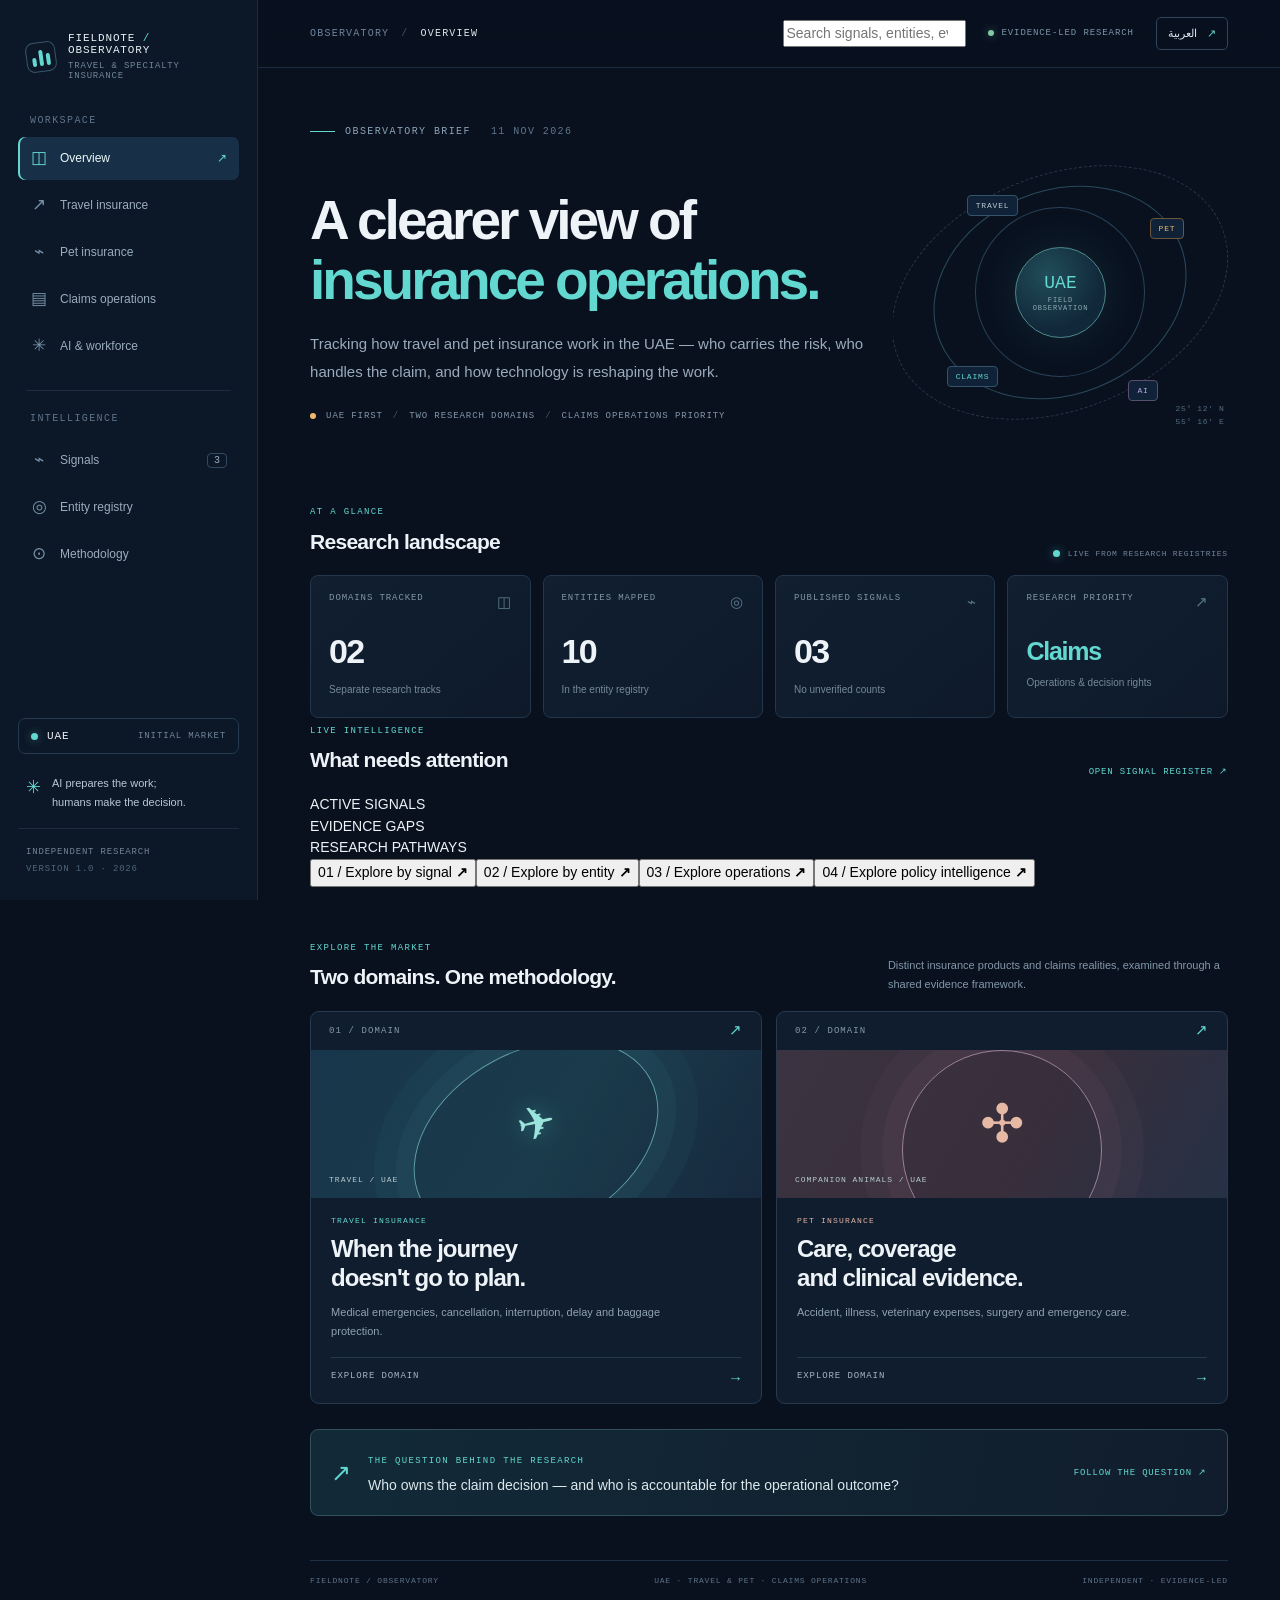
==== commit 2d38ea88: "Build connected intelligence dashboard and search" ====
--- a/index.html
+++ b/index.html
@@ -43,7 +43,7 @@
       <header class="topbar">
         <button class="mobile-menu" id="mobile-menu" aria-label="Open menu">☰</button>
         <div class="breadcrumb"><span>OBSERVATORY</span><b>/</b><strong id="breadcrumb-current">OVERVIEW</strong></div>
-        <div class="top-actions">
+        <div class="top-actions"><div class="global-search-wrap"><input id="global-search" type="search" placeholder="Search signals, entities, evidence…" aria-label="Search the observatory"><div id="global-search-results" class="global-search-results" hidden></div></div>
           <span class="live-label"><i></i><span data-i18n="evidenceLed">EVIDENCE-LED RESEARCH</span></span>
           <button class="lang-toggle" id="lang-toggle" type="button">العربية <span>↗</span></button>
         </div>
@@ -77,6 +77,8 @@
           <article class="metric-card"><div class="metric-top"><span data-i18n="publishedSignals">PUBLISHED SIGNALS</span><span class="metric-symbol">⌁</span></div><strong id="metric-signals">00</strong><small data-i18n="noInflatedCounts">No unverified counts</small></article>
           <article class="metric-card metric-priority"><div class="metric-top"><span data-i18n="researchPriority">RESEARCH PRIORITY</span><span class="metric-symbol">↗</span></div><strong data-i18n="claims">Claims</strong><small data-i18n="operationsDecisionRights">Operations & decision rights</small></article>
         </div>
+
+        <div class="intelligence-dashboard"><div class="section-heading"><div><span class="section-kicker">LIVE INTELLIGENCE</span><h2>What needs attention</h2></div><a class="text-link" href="#signals" data-go="signals">OPEN SIGNAL REGISTER ↗</a></div><div class="intelligence-grid"><article class="intelligence-panel"><span class="panel-kicker">ACTIVE SIGNALS</span><div id="overview-active-signals"></div></article><article class="intelligence-panel"><span class="panel-kicker">EVIDENCE GAPS</span><div id="overview-evidence-gaps"></div></article><article class="intelligence-panel"><span class="panel-kicker">RESEARCH PATHWAYS</span><div class="pathway-links"><button data-go="signals">01 / Explore by signal <b>↗</b></button><button data-go="entities">02 / Explore by entity <b>↗</b></button><button data-go="claims">03 / Explore operations <b>↗</b></button><button data-go="travel">04 / Explore policy intelligence <b>↗</b></button></div></article></div></div>
 
         <div class="section-heading domain-heading">
           <div><span class="section-kicker" data-i18n="exploreTheMarket">EXPLORE THE MARKET</span><h2 data-i18n="twoLenses">Two domains. One methodology.</h2></div>
@@ -158,14 +160,14 @@
       <section class="view" id="view-signals">
         <div class="view-header"><div class="eyebrow"><span class="eyebrow-line"></span>INTELLIGENCE / SIGNAL REGISTER</div><h1 data-i18n="signalsTitle">Signals, not noise.</h1><p data-i18n="signalsLead">A signal enters the register only when the evidence trail, competing explanations and research decision are documented.</p></div>
         <div class="signal-status"><div><span class="signal-number" id="signal-total">00</span><span data-i18n="registeredSignals">REGISTERED SIGNALS</span></div><div class="status-key"><i class="key-verified"></i><span data-i18n="verified">Verified</span><i class="key-review"></i><span data-i18n="underReview">Under review</span><i class="key-hypothesis"></i><span data-i18n="hypothesis">Hypothesis</span></div></div>
-        <div id="signals-list" class="signal-list"></div>
+        <div class="signal-filter-bar"><span>SELECT A SIGNAL TO TRACE ITS EVIDENCE AND OPEN QUESTIONS</span><span id="signal-filter-count"></span></div><div id="signals-list" class="signal-list"></div>
         <div id="signals-empty" class="empty-state" hidden><div class="empty-orbit">⌁</div><span class="section-kicker" data-i18n="registerIsOpen">REGISTER IS OPEN</span><h2 data-i18n="noSignalsYet">No signals have been published yet.</h2><p data-i18n="noSignalsDesc">Research is underway. Findings will appear here only after evidence review and a documented decision to publish.</p><a class="text-link" href="#methodology" data-go="methodology"><span data-i18n="howSignalsQualify">HOW SIGNALS QUALIFY</span> ↗</a></div>
       </section>
 
       <section class="view" id="view-entities">
         <div class="view-header compact-header"><div class="eyebrow"><span class="eyebrow-line"></span>INTELLIGENCE / ENTITY REGISTER</div><h1 data-i18n="entitiesTitle">Who does what?</h1><p data-i18n="entitiesLead">A working map of insurers, administrators, assistance providers and oversight bodies — with roles limited to what the sources establish.</p></div>
         <div class="registry-toolbar"><div class="registry-count"><strong id="entity-total">—</strong><span data-i18n="entitiesInRegistry">ENTITIES IN REGISTRY</span></div><input type="search" id="entity-search" data-i18n-placeholder="searchEntities" placeholder="Search organisations or roles…" aria-label="Search entities"><select id="entity-filter" aria-label="Filter by entity type"><option value="all">All entity types</option><option value="Insurer">Insurers</option><option value="Claims administrator / assistance services provider">Administrators / assistance</option><option value="Regulator">Regulators</option></select></div>
-        <div class="entity-table-wrap"><table class="entity-table"><thead><tr><th data-i18n="organisation">ORGANISATION</th><th data-i18n="entityType">ENTITY TYPE</th><th data-i18n="verifiedRole">VERIFIED ROLE</th><th data-i18n="status">STATUS</th><th></th></tr></thead><tbody id="entity-rows"></tbody></table></div>
+        <div id="entity-detail-panel" class="entity-detail-panel" hidden></div><div class="entity-table-wrap"><table class="entity-table"><thead><tr><th data-i18n="organisation">ORGANISATION</th><th data-i18n="entityType">ENTITY TYPE</th><th data-i18n="verifiedRole">VERIFIED ROLE</th><th data-i18n="status">STATUS</th><th></th></tr></thead><tbody id="entity-rows"></tbody></table></div>
         <div id="entity-empty" class="empty-inline" hidden>No matching entities found.</div>
         <p class="small-note" data-i18n="entityCaveat">A listed role is not a complete account of an organisation's contractual authority or operational responsibilities.</p>
       </section>
--- a/assets/css/observatory.css
+++ b/assets/css/observatory.css
@@ -3,3 +3,31 @@
 @media(max-width:1100px){.sidebar{width:225px}.main-content{margin-left:225px}html[dir=rtl] .main-content{margin-right:225px}.metrics-grid{grid-template-columns:repeat(2,1fr)}.hero-visual{transform:scale(.88)}.ai-spectrum{grid-template-columns:repeat(2,1fr)}}
 @media(max-width:760px){.sidebar{transform:translateX(-100%);transition:transform .25s;width:270px;box-shadow:15px 0 40px #0005}.sidebar.open{transform:translateX(0)}html[dir=rtl] .sidebar{transform:translateX(100%);right:0;left:auto}html[dir=rtl] .sidebar.open{transform:translateX(0)}.main-content{margin:0!important}.topbar{height:58px;padding:0 18px;gap:12px}.mobile-menu{display:block;background:none;border:0;color:#c9d7df;font-size:18px;padding:5px}.breadcrumb{margin-right:auto;font-size:8px}.top-actions{gap:10px}.live-label{display:none}.view{padding:30px 18px 25px}.hero-grid{grid-template-columns:1fr;min-height:0}.hero-grid h1,.view-header h1{font-size:43px;margin-top:22px}.hero-lede,.view-header>p{font-size:13px}.hero-visual{height:220px;transform:scale(.9);margin-top:0}.page-intro{padding-bottom:34px}.metrics-grid{gap:8px}.metric-card{min-height:120px;padding:13px}.metric-card>strong{font-size:29px}.metric-top{font-size:8px}.domain-heading{margin-top:34px;align-items:flex-start;gap:10px;flex-direction:column}.domain-heading>p{max-width:100%}.domain-grid{grid-template-columns:1fr}.domain-art{height:125px}.insight-strip{flex-wrap:wrap;gap:12px}.insight-strip>div:nth-child(2){min-width:75%}.insight-strip .text-link{margin-left:40px}.page-footer{flex-wrap:wrap;gap:10px;font-size:7px}.scope-grid{grid-template-columns:repeat(2,1fr)}.workflow{display:grid;grid-template-columns:1fr 1fr;gap:8px}.workflow>i{display:none}.workflow-step:last-child{grid-column:span 2}.authority-panel{grid-template-columns:1fr;gap:12px;padding:18px}.ai-spectrum{grid-template-columns:1fr 1fr}.spectrum-item{padding:14px 11px;min-height:215px}.spectrum-item>b{font-size:12px}.evidence-label{font-size:7px}.method-steps{grid-template-columns:1fr 1fr}.method-steps>div{min-height:125px}.method-steps>div:last-child{grid-column:span 2}.registry-toolbar{flex-wrap:wrap}.registry-count{width:100%}.registry-toolbar input{flex:1;width:auto;min-width:160px}.registry-toolbar select{width:100%;max-width:none}.signal-status{align-items:flex-start;gap:15px;flex-direction:column}.status-key{flex-wrap:wrap}.mobile-overlay.show{display:block;position:fixed;inset:0;background:#0008;z-index:15}.updated-stamp{font-size:7px}.view-header{padding-top:10px}.detail-banner{padding:17px}.detail-banner strong{font-size:17px}}
 @media(max-width:390px){.hero-grid h1,.view-header h1{font-size:37px}.metrics-grid{grid-template-columns:1fr 1fr}.metric-card>strong{font-size:25px}.scope-grid{grid-template-columns:1fr}.ai-spectrum{grid-template-columns:1fr}.spectrum-item{min-height:170px}.topbar{padding:0 12px}.lang-toggle{padding:6px 8px}}
+
+/* Travel intelligence framework */
+.framework-flow{display:grid;grid-template-columns:repeat(5,minmax(0,1fr));gap:10px;margin:18px 0 38px;align-items:stretch}
+.framework-node{background:linear-gradient(145deg,#13243a,#0e1b2c);border:1px solid #263b52;border-radius:13px;padding:16px;min-height:116px;display:flex;flex-direction:column;gap:9px}
+.framework-node>span{font:500 10px "DM Mono",monospace;color:var(--cyan)}
+.framework-node>b{font-size:13px;color:#edf5f8}
+.framework-node>small{font-size:10px;line-height:1.5;color:#91a6b7}
+.framework-flow>i{display:none}
+.policy-grid{display:grid;grid-template-columns:repeat(2,minmax(0,1fr));gap:14px;margin:18px 0}
+.policy-card,.signal-card{background:#101d2e;border:1px solid #25384e;border-radius:14px;padding:20px}
+.policy-card-head,.signal-card-top{display:flex;justify-content:space-between;align-items:flex-start;gap:12px;margin-bottom:14px}
+.policy-card h3,.signal-card h3{font-size:16px;line-height:1.4;margin:6px 0;color:#edf5f8}
+.policy-row{padding:12px 0;border-top:1px solid #26384b}
+.policy-row>b,.signal-detail-grid b,.signal-source-row>b{font-size:9px;letter-spacing:.08em;text-transform:uppercase;color:var(--cyan)}
+.policy-row p{font-size:11px;line-height:1.65;color:#b3c2cf;margin:6px 0 0}
+.signal-list{display:grid;gap:14px;margin-top:20px}
+.signal-id,.signal-date{font:500 10px "DM Mono",monospace;color:var(--cyan)}
+.signal-date{margin:8px 0 12px;color:#91a6b7}
+.signal-summary{font-size:12px;line-height:1.7;color:#c0ccd6}
+.signal-detail-grid{display:grid;grid-template-columns:1fr 1fr;gap:18px;margin-top:15px;padding-top:14px;border-top:1px solid #26384b}
+.signal-detail-grid ul{padding-left:17px;margin:9px 0 0;color:#b3c2cf;font-size:11px;line-height:1.65}
+.signal-detail-grid li{margin-bottom:6px}
+.signal-source-row{display:flex;flex-wrap:wrap;gap:12px;align-items:center;margin-top:14px;padding-top:12px;border-top:1px solid #26384b}
+.signal-source-row a{font-size:10px;color:var(--cyan);text-decoration:none}
+.signal-source-row a:hover{text-decoration:underline}
+@media(max-width:1000px){.framework-flow{grid-template-columns:repeat(3,minmax(0,1fr))}.policy-grid{grid-template-columns:1fr}}
+@media(max-width:760px){.framework-flow{grid-template-columns:1fr 1fr}.framework-node{min-height:100px;padding:13px}.signal-detail-grid{grid-template-columns:1fr}.policy-card,.signal-card{padding:15px}}
+@media(max-width:390px){.framework-flow{grid-template-columns:1fr}}
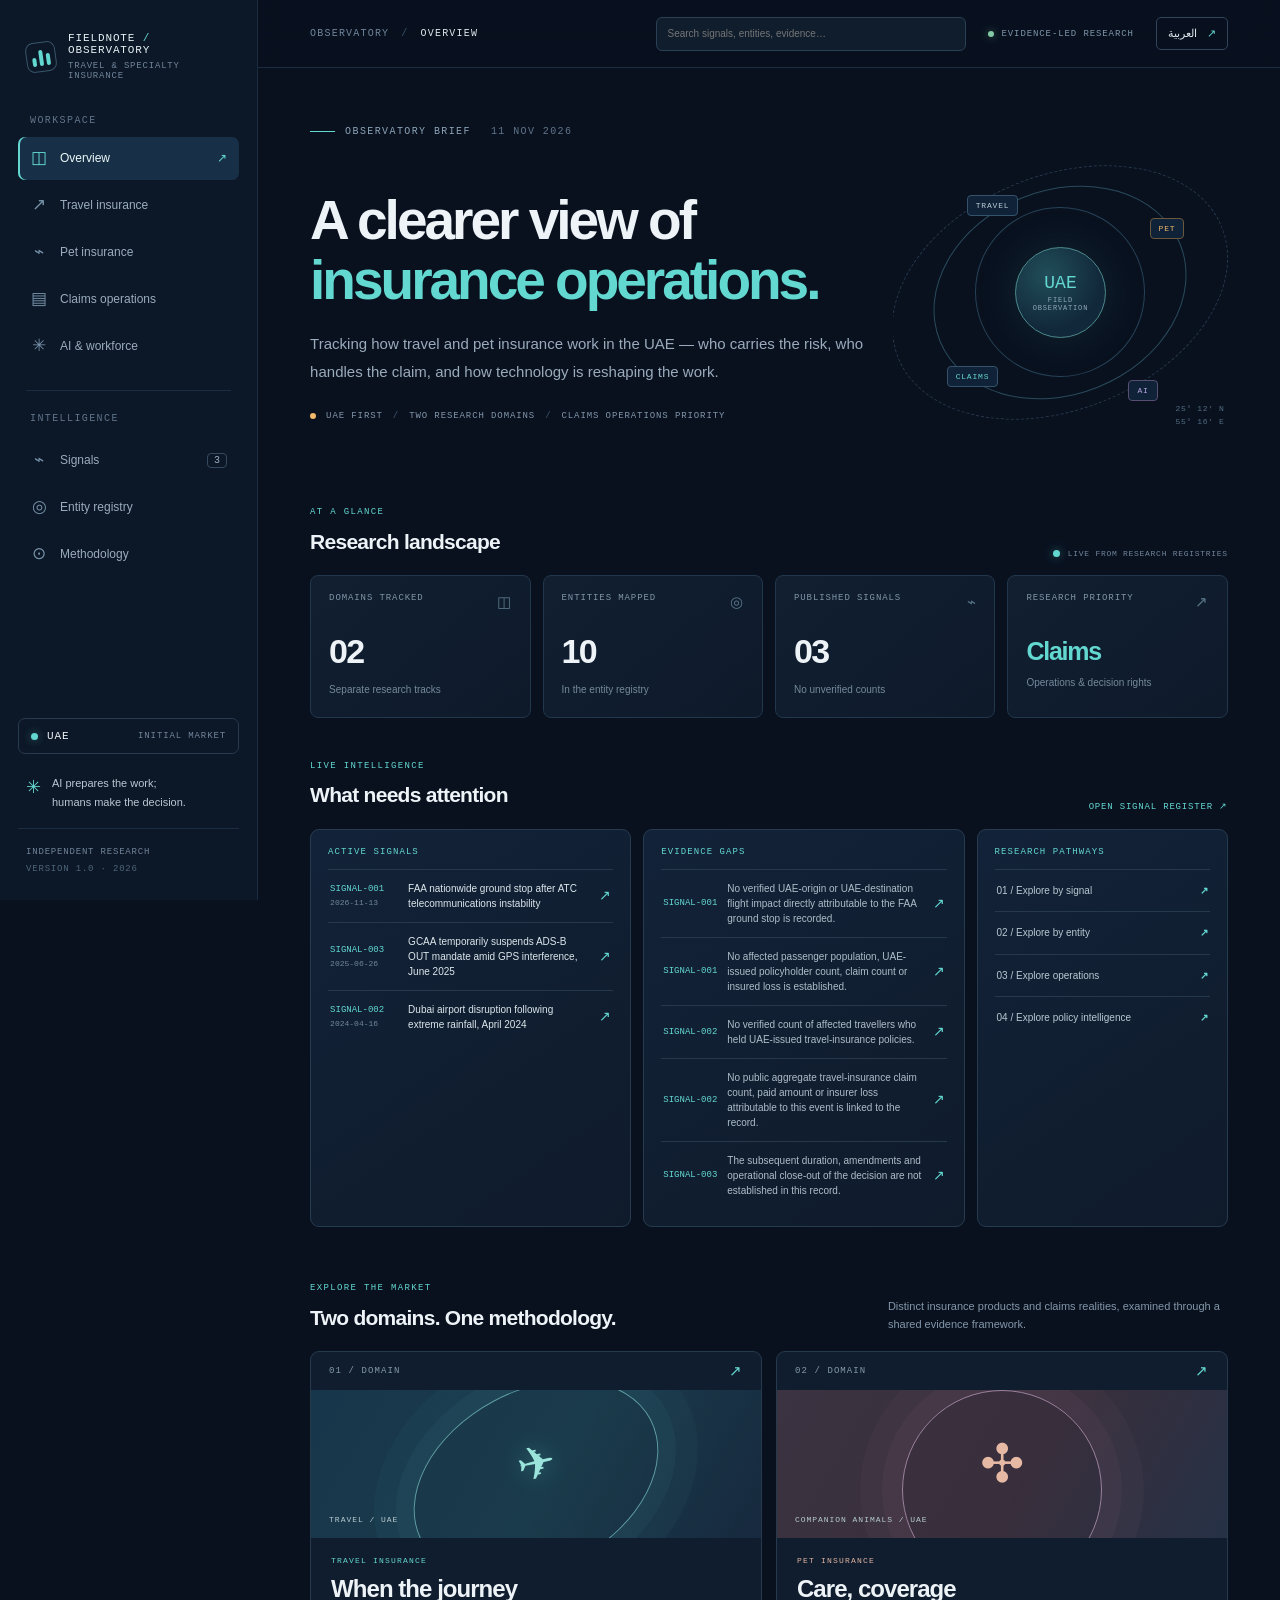
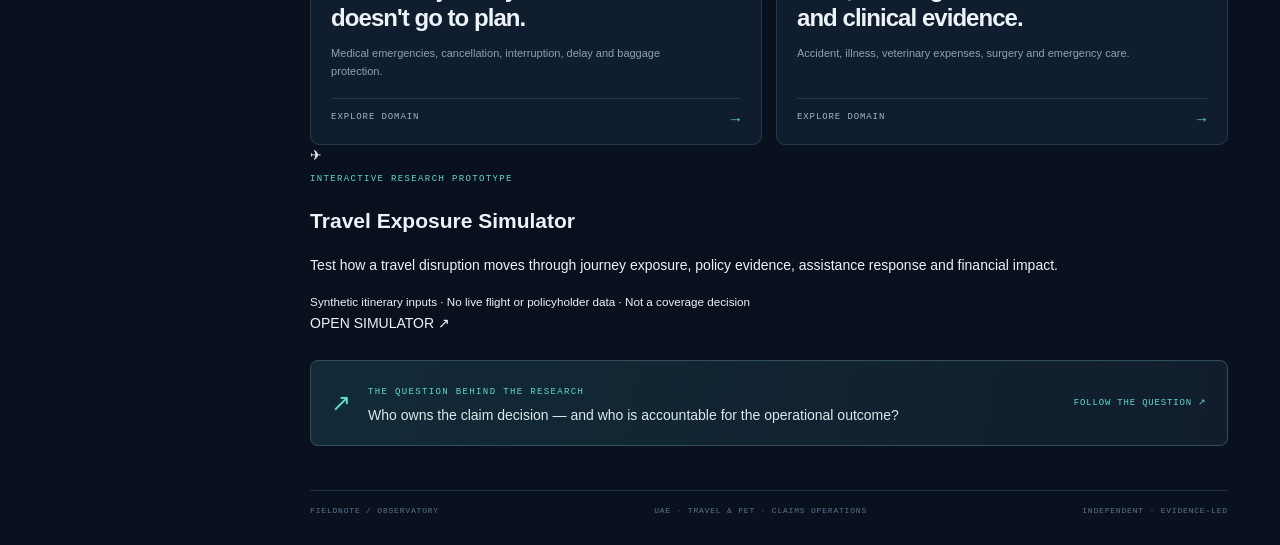
==== commit e14cc3e6: "Add Travel Exposure Simulator to main dashboard" ====
--- a/index.html
+++ b/index.html
@@ -97,6 +97,16 @@
           </a>
         </div>
 
+        <a class="simulator-feature" href="/travel-exposure-simulator.html" aria-label="Open Travel Exposure Simulator">
+          <div class="simulator-feature-icon" aria-hidden="true">✈</div>
+          <div class="simulator-feature-copy">
+            <span class="section-kicker" data-i18n="simulatorKicker">INTERACTIVE RESEARCH PROTOTYPE</span>
+            <h2 data-i18n="simulatorTitle">Travel Exposure Simulator</h2>
+            <p data-i18n="simulatorDescription">Test how a travel disruption moves through journey exposure, policy evidence, assistance response and financial impact.</p>
+            <small data-i18n="simulatorCaveat">Synthetic itinerary inputs · No live flight or policyholder data · Not a coverage decision</small>
+          </div>
+          <span class="simulator-feature-link" data-i18n="openSimulator">OPEN SIMULATOR ↗</span>
+        </a>
         <div class="insight-strip">
           <div class="insight-icon">↗</div><div><span class="section-kicker" data-i18n="coreQuestion">THE QUESTION BEHIND THE RESEARCH</span><p data-i18n="coreQuestionText">Who owns the claim decision — and who is accountable for the operational outcome?</p></div><a href="#claims" data-go="claims" class="text-link"><span data-i18n="followTheQuestion">FOLLOW THE QUESTION</span> ↗</a>
         </div>
--- a/assets/css/observatory.css
+++ b/assets/css/observatory.css
@@ -31,3 +31,45 @@
 @media(max-width:1000px){.framework-flow{grid-template-columns:repeat(3,minmax(0,1fr))}.policy-grid{grid-template-columns:1fr}}
 @media(max-width:760px){.framework-flow{grid-template-columns:1fr 1fr}.framework-node{min-height:100px;padding:13px}.signal-detail-grid{grid-template-columns:1fr}.policy-card,.signal-card{padding:15px}}
 @media(max-width:390px){.framework-flow{grid-template-columns:1fr}}
+
+/* Connected intelligence experience */
+.global-search-wrap{position:relative;width:min(310px,32vw)}
+.global-search-wrap input{width:100%;height:34px;border:1px solid #2a4055;background:#101d2d;color:#e5eef2;border-radius:6px;padding:0 11px;font:10px var(--font);outline:none}
+.global-search-wrap input:focus{border-color:var(--cyan)}
+.global-search-results{position:absolute;top:42px;right:0;width:min(390px,86vw);max-height:360px;overflow:auto;background:#101d2d;border:1px solid #35536a;border-radius:8px;z-index:40;box-shadow:0 18px 45px #0008;padding:6px}
+.global-search-results button{display:flex;gap:10px;align-items:center;width:100%;text-align:left;border:0;border-bottom:1px solid #26394d;background:transparent;color:#dce8ed;padding:11px 9px;cursor:pointer;font-size:10px}
+.global-search-results button:hover{background:#1a3044}.global-search-results button small{font:8px var(--mono);color:var(--cyan);min-width:48px}.global-search-results p{padding:10px;color:#9aabba;font-size:10px}
+.intelligence-dashboard{margin:35px 0 45px}.intelligence-grid{display:grid;grid-template-columns:1.15fr 1.15fr .9fr;gap:12px}.intelligence-panel{border:1px solid #263b50;border-radius:9px;background:linear-gradient(145deg,#122238,#0f1b2b);padding:17px;min-width:0}.panel-kicker{font:9px var(--mono);letter-spacing:.12em;color:var(--cyan);display:block;margin-bottom:12px}
+.intel-item,.gap-item{display:flex;align-items:center;gap:10px;width:100%;border:0;border-top:1px solid #26394c;background:transparent;color:#dce7ec;padding:11px 2px;text-align:left;cursor:pointer}.intel-item:hover,.gap-item:hover{background:#192d40}.intel-item span{display:flex;flex-direction:column;min-width:68px}.intel-item span b,.gap-item>b{font:9px var(--mono);color:var(--cyan)}.intel-item span small{font:8px var(--mono);color:#71889b;margin-top:4px}.intel-item strong{font-size:10px;font-weight:500;line-height:1.5;flex:1}.intel-item i,.gap-item i{font-style:normal;color:var(--cyan)}.gap-item span{font-size:10px;line-height:1.5;color:#aebdc8;flex:1}.pathway-links{display:grid}.pathway-links button{display:flex;justify-content:space-between;gap:8px;border:0;border-top:1px solid #26394c;background:transparent;color:#b9c9d2;text-align:left;padding:13px 2px;font-size:10px;cursor:pointer}.pathway-links button:hover{color:var(--cyan)}.pathway-links b{color:var(--cyan)}
+.signal-filter-bar{display:flex;justify-content:space-between;gap:12px;margin:18px 0 0;padding:10px 2px;font:8px var(--mono);letter-spacing:.08em;color:#8198aa}
+.signal-record{padding:0;overflow:hidden}.signal-record summary{list-style:none;cursor:pointer;padding:20px}.signal-record summary::-webkit-details-marker{display:none}.signal-record[open]{border-color:#4a7886;box-shadow:0 12px 35px #0003}.signal-record summary h3{margin:6px 0}.signal-open-hint{display:inline-block;margin-top:12px;font:8px var(--mono);letter-spacing:.1em;color:var(--cyan)}.signal-investigation{border-top:1px solid #2b4357;padding:0 20px 20px}.investigation-columns{display:grid;grid-template-columns:1fr 1fr;gap:18px;margin-top:18px}.investigation-columns section{border:1px solid #273d52;border-radius:7px;padding:14px}.investigation-columns section>b,.investigation-columns b{font:9px var(--mono);letter-spacing:.08em;color:var(--cyan)}.investigation-columns ul{padding-left:17px;color:#b7c6d0;font-size:10px;line-height:1.7}.investigation-columns li{margin:6px 0}.investigation-columns p{font-size:10px;line-height:1.7;color:#aebdc8}
+.entity-row{cursor:pointer}.entity-row:focus td,.entity-row:hover td{background:#172c40}.entity-open{border:1px solid #35576b;background:#13283a;color:var(--cyan);padding:6px 8px;border-radius:4px;font:8px var(--mono);cursor:pointer;white-space:nowrap}.entity-detail-panel{border:1px solid #3a6372;border-radius:9px;background:#122437;padding:18px;margin:16px 0}.entity-detail-head{display:flex;justify-content:space-between;gap:15px;align-items:flex-start}.entity-detail-head h2{font-size:18px;margin:6px 0}.entity-detail-head p{font-size:10px;color:#91a6b7}.entity-detail-head button{border:1px solid #456275;background:transparent;color:#b9c9d2;padding:7px 10px;border-radius:4px;cursor:pointer}
+@media(max-width:1000px){.intelligence-grid{grid-template-columns:1fr 1fr}.intelligence-panel:last-child{grid-column:span 2}}
+@media(max-width:760px){.top-actions{flex:1;justify-content:flex-end}.global-search-wrap{width:min(230px,48vw)}.global-search-wrap input{font-size:9px}.intelligence-grid{grid-template-columns:1fr}.intelligence-panel:last-child{grid-column:auto}.investigation-columns{grid-template-columns:1fr}.signal-record summary{padding:15px}.signal-investigation{padding:0 15px 15px}.signal-filter-bar{font-size:7px}}
+@media(max-width:390px){.global-search-wrap{width:135px}.global-search-wrap input{padding:0 7px}}
+
+
+/* Signal intelligence: expose the full analytical record without changing the data model */
+.signal-record{padding:0;overflow:hidden}
+.signal-record summary{list-style:none;cursor:pointer;padding:20px}
+.signal-record summary::-webkit-details-marker{display:none}
+.signal-record summary:hover{background:#132438}
+.signal-record details[open]>summary{border-bottom:1px solid #2b4357}
+.signal-meta-grid{display:grid;grid-template-columns:repeat(4,minmax(0,1fr));gap:8px;margin:16px 0}
+.signal-meta-grid>div{border:1px solid #2a4055;background:#122236;border-radius:6px;padding:10px}
+.signal-meta-grid small{display:block;font:8px var(--mono);letter-spacing:.08em;color:#8299aa;margin-bottom:5px}
+.signal-meta-grid strong{font-size:11px;color:#e3edf1;font-weight:600}
+.signal-analysis-grid{display:grid;grid-template-columns:repeat(2,minmax(0,1fr));gap:10px;margin-top:12px}
+.signal-analysis-block{border:1px solid #293e52;border-radius:7px;background:#111f30;padding:14px;min-width:0}
+.signal-analysis-block>b,.signal-next-question>b{font:9px var(--mono);letter-spacing:.08em;color:var(--cyan)}
+.signal-analysis-block ul{padding-left:17px;margin:9px 0 0;color:#b7c6d0;font-size:10px;line-height:1.75}
+.signal-analysis-block li{margin:0 0 7px}
+.signal-empty-value{font-size:10px;color:#72879a;font-style:italic}
+.signal-next-question{border:1px solid #3a6265;background:#132b35;border-radius:7px;padding:15px;margin-top:12px}
+.signal-next-question p{font-size:11px;line-height:1.75;color:#d3e0e4;margin:7px 0 0}
+.signal-source-list{list-style:none;padding:0;margin:0;display:grid;gap:10px;width:100%}
+.signal-source-list li{display:grid;gap:4px}
+.signal-source-list a{font-size:10px;color:var(--cyan)}
+.signal-source-list small{font:8px var(--mono);color:#8296a8}
+.signal-source-list p{font-size:9px;line-height:1.6;color:#9aabba;margin:0}
+@media(max-width:760px){.signal-meta-grid{grid-template-columns:repeat(2,minmax(0,1fr))}.signal-analysis-grid{grid-template-columns:1fr}.signal-record summary{padding:15px}.signal-investigation{padding:0 15px 15px}}
